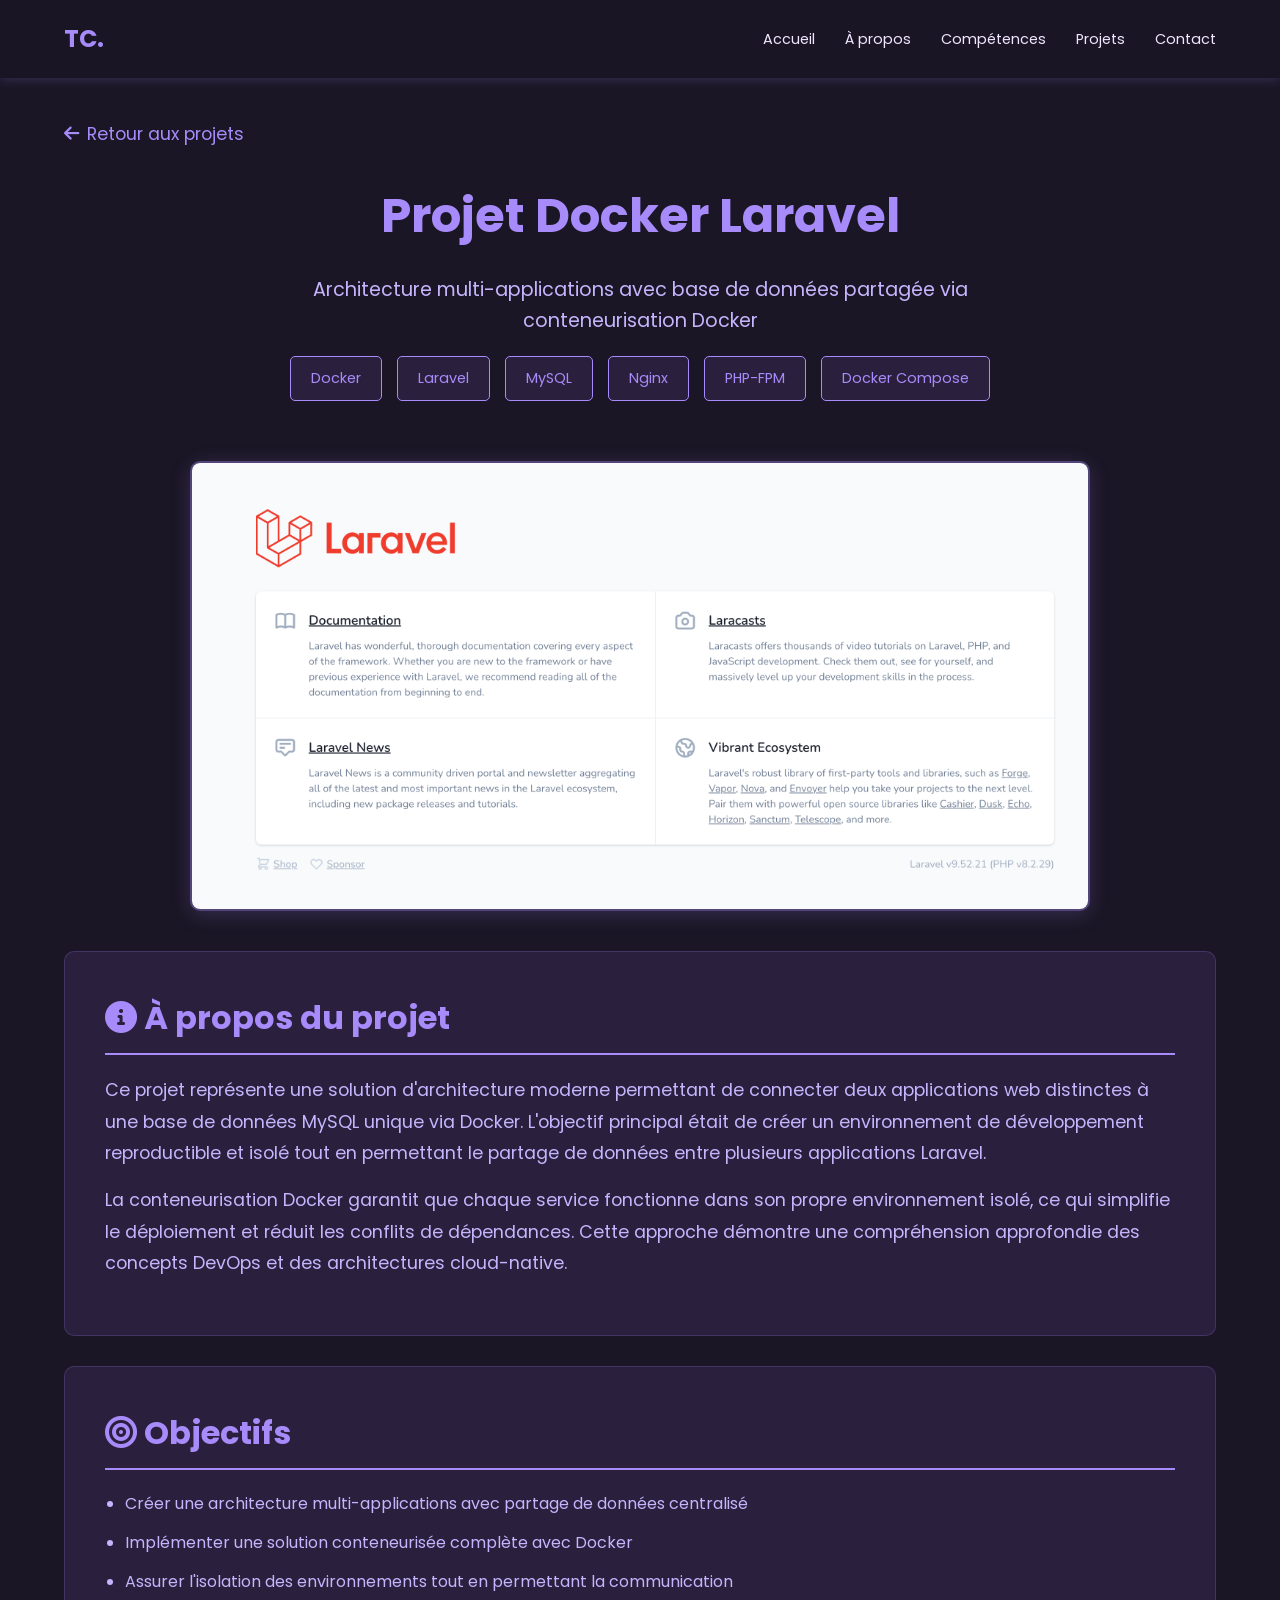
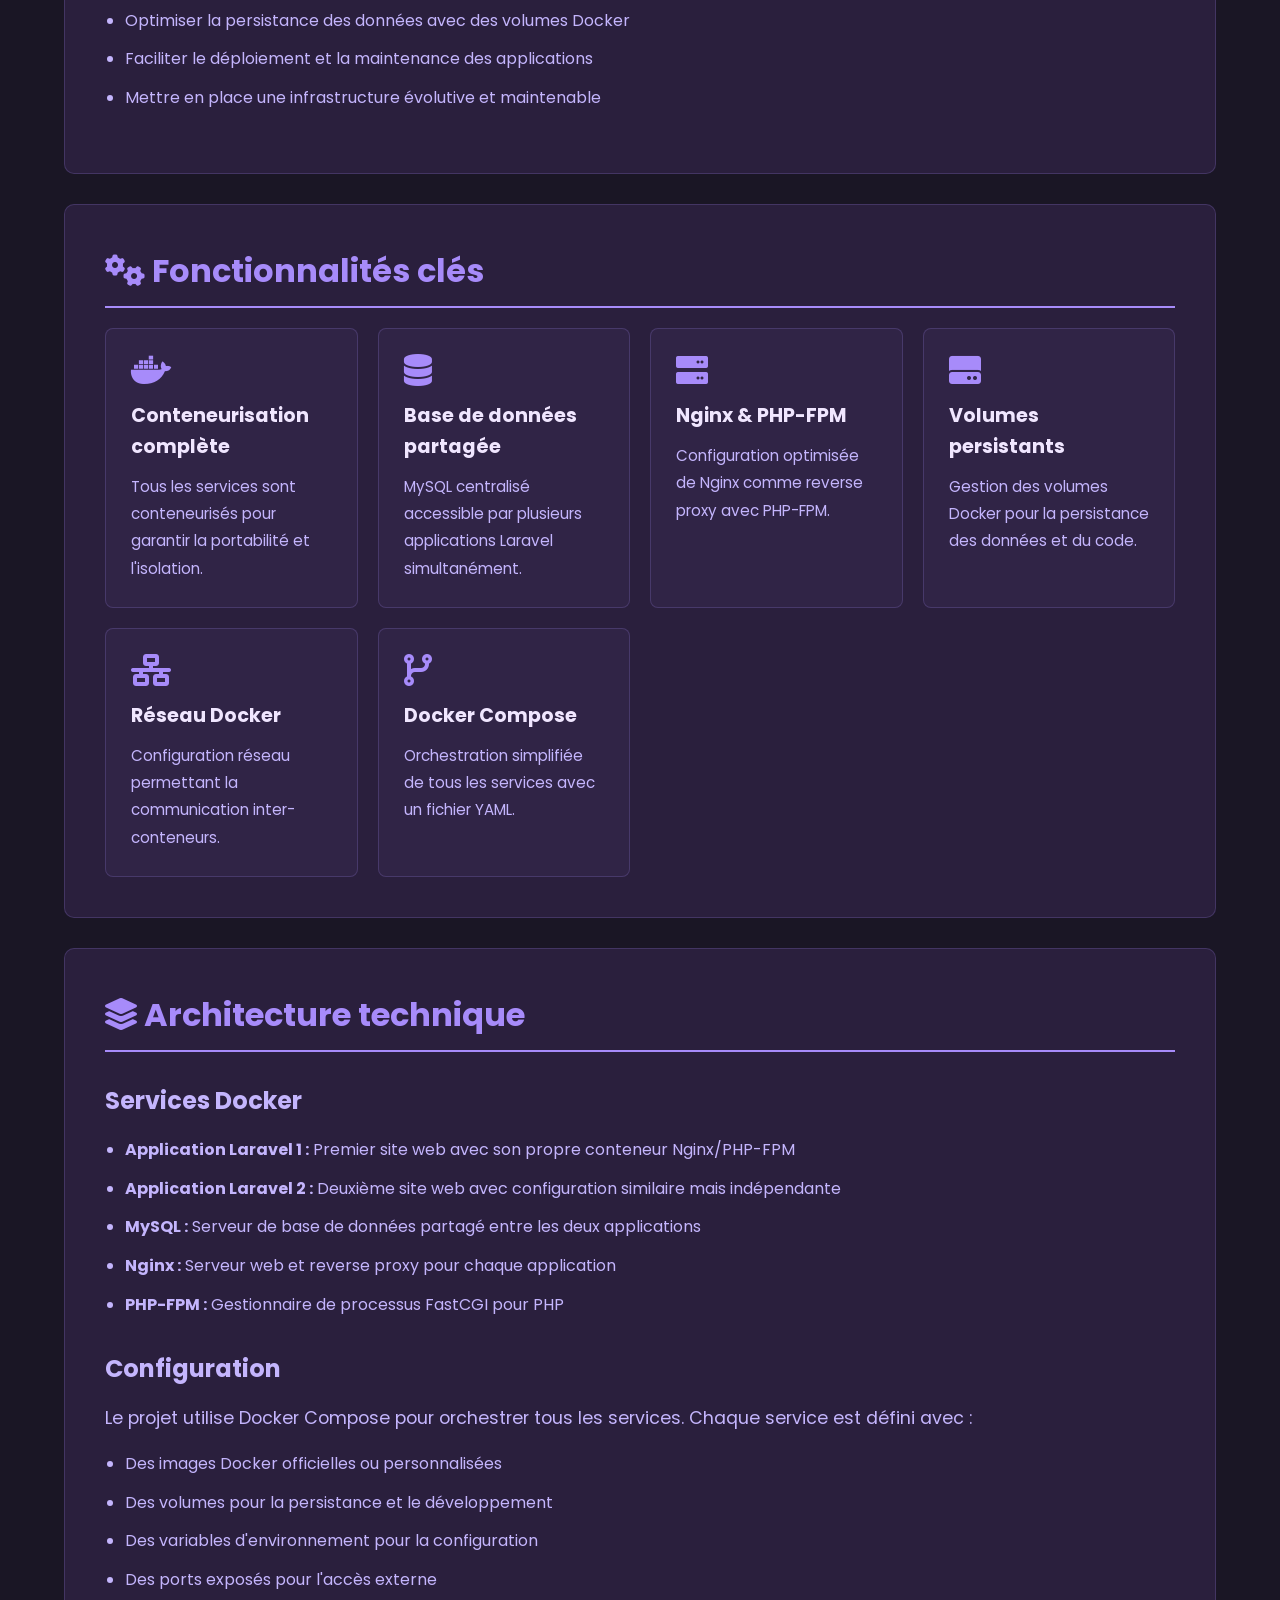
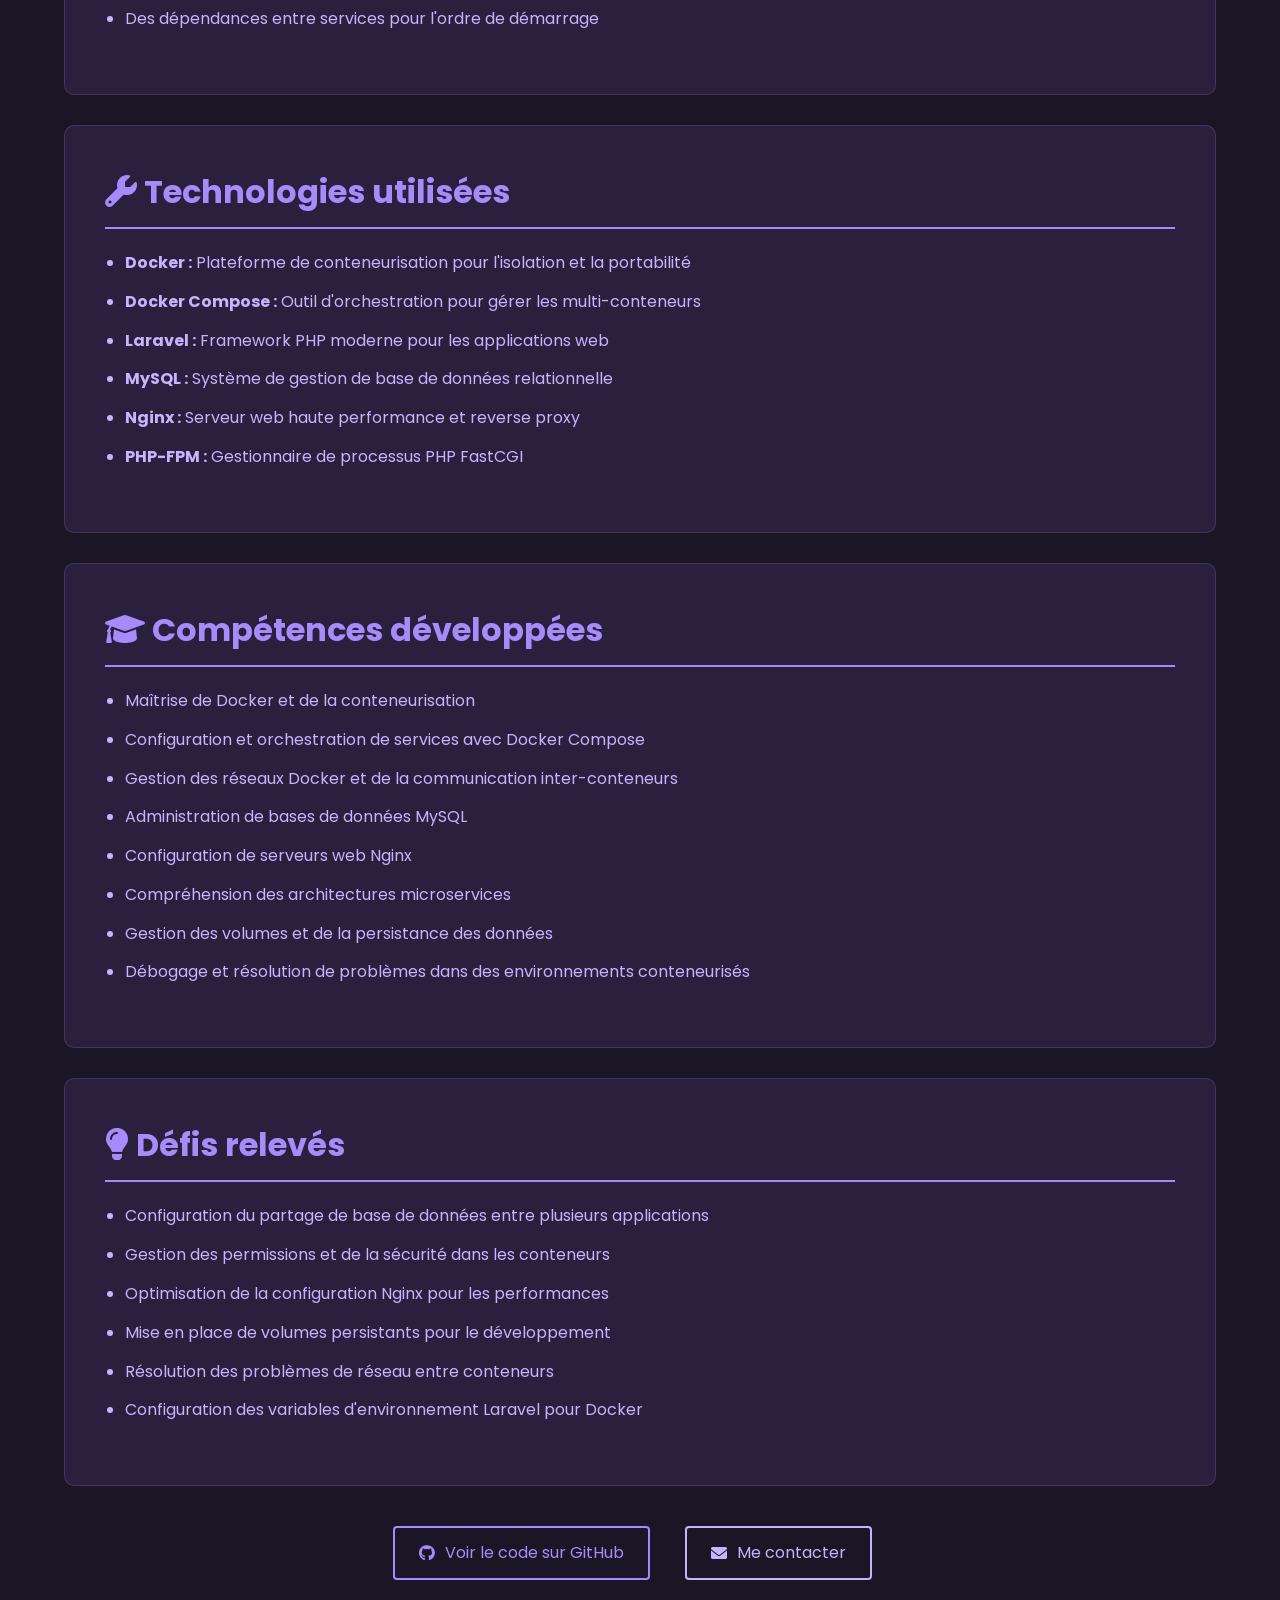
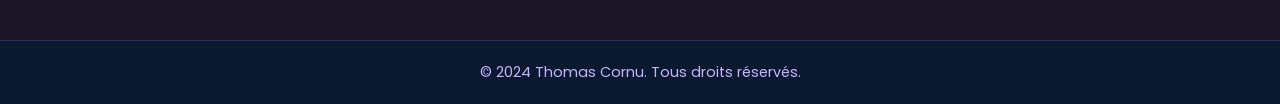
==== docker.html @ cfd2dcc8 "v2.2" ====
<!DOCTYPE html>
<html lang="fr">
<head>
    <meta charset="UTF-8">
    <meta name="viewport" content="width=device-width, initial-scale=1.0">
    <title>Projet Docker Laravel | Thomas Cornu</title>
    <link rel="stylesheet" href="style.css">
    <link href="https://fonts.googleapis.com/css2?family=Poppins:wght@300;400;600&display=swap" rel="stylesheet">
    <link rel="stylesheet" href="https://cdnjs.cloudflare.com/ajax/libs/font-awesome/6.0.0/css/all.min.css">
</head>
<body>

    <nav class="navbar">
        <div class="logo">TC.</div>
        <ul class="nav-links">
            <li><a href="index.html#home">Accueil</a></li>
            <li><a href="index.html#about">À propos</a></li>
            <li><a href="index.html#skills">Compétences</a></li>
            <li><a href="index.html#projects">Projets</a></li>
            <li><a href="index.html#contact">Contact</a></li>
        </ul>
        <div class="burger">
            <div class="line1"></div>
            <div class="line2"></div>
            <div class="line3"></div>
        </div>
    </nav>

    <section class="project-detail">
        <div class="project-content">
            <a href="index.html#projects" class="back-link">
                <i class="fas fa-arrow-left"></i>Retour aux projets
            </a>

            <div class="project-header">
                <h1>Projet Docker Laravel</h1>
                <p style="color: var(--text-grey); font-size: 1.2rem; max-width: 800px; margin: 20px auto;">
                    Architecture multi-applications avec base de données partagée via conteneurisation Docker
                </p>
                <div class="tech-tags">
                    <span>Docker</span>
                    <span>Laravel</span>
                    <span>MySQL</span>
                    <span>Nginx</span>
                    <span>PHP-FPM</span>
                    <span>Docker Compose</span>
                </div>
            </div>

            <div class="project-image">
                <img src="projet1.png" alt="Projet Docker Laravel">
            </div>

            <div class="project-section">
                <h2><i class="fas fa-info-circle"></i> À propos du projet</h2>
                <p>
                    Ce projet représente une solution d'architecture moderne permettant de connecter deux applications web distinctes à une base de données MySQL unique via Docker. L'objectif principal était de créer un environnement de développement reproductible et isolé tout en permettant le partage de données entre plusieurs applications Laravel.
                </p>
                <p>
                    La conteneurisation Docker garantit que chaque service fonctionne dans son propre environnement isolé, ce qui simplifie le déploiement et réduit les conflits de dépendances. Cette approche démontre une compréhension approfondie des concepts DevOps et des architectures cloud-native.
                </p>
            </div>

            <div class="project-section">
                <h2><i class="fas fa-bullseye"></i> Objectifs</h2>
                <ul>
                    <li>Créer une architecture multi-applications avec partage de données centralisé</li>
                    <li>Implémenter une solution conteneurisée complète avec Docker</li>
                    <li>Assurer l'isolation des environnements tout en permettant la communication</li>
                    <li>Optimiser la persistance des données avec des volumes Docker</li>
                    <li>Faciliter le déploiement et la maintenance des applications</li>
                    <li>Mettre en place une infrastructure évolutive et maintenable</li>
                </ul>
            </div>

            <div class="project-section">
                <h2><i class="fas fa-cogs"></i> Fonctionnalités clés</h2>
                <div class="features-grid">
                    <div class="feature-card">
                        <i class="fab fa-docker"></i>
                        <h4>Conteneurisation complète</h4>
                        <p>Tous les services sont conteneurisés pour garantir la portabilité et l'isolation.</p>
                    </div>
                    <div class="feature-card">
                        <i class="fas fa-database"></i>
                        <h4>Base de données partagée</h4>
                        <p>MySQL centralisé accessible par plusieurs applications Laravel simultanément.</p>
                    </div>
                    <div class="feature-card">
                        <i class="fas fa-server"></i>
                        <h4>Nginx & PHP-FPM</h4>
                        <p>Configuration optimisée de Nginx comme reverse proxy avec PHP-FPM.</p>
                    </div>
                    <div class="feature-card">
                        <i class="fas fa-hdd"></i>
                        <h4>Volumes persistants</h4>
                        <p>Gestion des volumes Docker pour la persistance des données et du code.</p>
                    </div>
                    <div class="feature-card">
                        <i class="fas fa-network-wired"></i>
                        <h4>Réseau Docker</h4>
                        <p>Configuration réseau permettant la communication inter-conteneurs.</p>
                    </div>
                    <div class="feature-card">
                        <i class="fas fa-code-branch"></i>
                        <h4>Docker Compose</h4>
                        <p>Orchestration simplifiée de tous les services avec un fichier YAML.</p>
                    </div>
                </div>
            </div>

            <div class="project-section">
                <h2><i class="fas fa-layer-group"></i> Architecture technique</h2>
                <h3>Services Docker</h3>
                <ul>
                    <li><strong>Application Laravel 1 :</strong> Premier site web avec son propre conteneur Nginx/PHP-FPM</li>
                    <li><strong>Application Laravel 2 :</strong> Deuxième site web avec configuration similaire mais indépendante</li>
                    <li><strong>MySQL :</strong> Serveur de base de données partagé entre les deux applications</li>
                    <li><strong>Nginx :</strong> Serveur web et reverse proxy pour chaque application</li>
                    <li><strong>PHP-FPM :</strong> Gestionnaire de processus FastCGI pour PHP</li>
                </ul>

                <h3>Configuration</h3>
                <p>Le projet utilise Docker Compose pour orchestrer tous les services. Chaque service est défini avec :</p>
                <ul>
                    <li>Des images Docker officielles ou personnalisées</li>
                    <li>Des volumes pour la persistance et le développement</li>
                    <li>Des variables d'environnement pour la configuration</li>
                    <li>Des ports exposés pour l'accès externe</li>
                    <li>Des dépendances entre services pour l'ordre de démarrage</li>
                </ul>
            </div>

            <div class="project-section">
                <h2><i class="fas fa-wrench"></i> Technologies utilisées</h2>
                <ul>
                    <li><strong>Docker :</strong> Plateforme de conteneurisation pour l'isolation et la portabilité</li>
                    <li><strong>Docker Compose :</strong> Outil d'orchestration pour gérer les multi-conteneurs</li>
                    <li><strong>Laravel :</strong> Framework PHP moderne pour les applications web</li>
                    <li><strong>MySQL :</strong> Système de gestion de base de données relationnelle</li>
                    <li><strong>Nginx :</strong> Serveur web haute performance et reverse proxy</li>
                    <li><strong>PHP-FPM :</strong> Gestionnaire de processus PHP FastCGI</li>
                </ul>
            </div>

            <div class="project-section">
                <h2><i class="fas fa-graduation-cap"></i> Compétences développées</h2>
                <ul>
                    <li>Maîtrise de Docker et de la conteneurisation</li>
                    <li>Configuration et orchestration de services avec Docker Compose</li>
                    <li>Gestion des réseaux Docker et de la communication inter-conteneurs</li>
                    <li>Administration de bases de données MySQL</li>
                    <li>Configuration de serveurs web Nginx</li>
                    <li>Compréhension des architectures microservices</li>
                    <li>Gestion des volumes et de la persistance des données</li>
                    <li>Débogage et résolution de problèmes dans des environnements conteneurisés</li>
                </ul>
            </div>

            <div class="project-section">
                <h2><i class="fas fa-lightbulb"></i> Défis relevés</h2>
                <ul>
                    <li>Configuration du partage de base de données entre plusieurs applications</li>
                    <li>Gestion des permissions et de la sécurité dans les conteneurs</li>
                    <li>Optimisation de la configuration Nginx pour les performances</li>
                    <li>Mise en place de volumes persistants pour le développement</li>
                    <li>Résolution des problèmes de réseau entre conteneurs</li>
                    <li>Configuration des variables d'environnement Laravel pour Docker</li>
                </ul>
            </div>

            <div class="project-links">
                <a href="https://github.com/melvinvallot/Docker-projet-thomas-melvin" class="btn" target="_blank">
                    <i class="fab fa-github"></i> Voir le code sur GitHub
                </a>
                <a href="index.html#contact" class="btn btn-outline">
                    <i class="fas fa-envelope"></i> Me contacter
                </a>
            </div>
        </div>
    </section>

    <footer>
        <div class="footer-content">
            <p>&copy; 2024 Thomas Cornu. <span>Tous droits réservés.</span></p>
        </div>
    </footer>

    <script src="script.js"></script>
</body>
</html>
---- style.css ----
/* Reset et Base */
* {
    margin: 0;
    padding: 0;
    box-sizing: border-box;
}

body {
    font-family: 'Poppins', sans-serif;
    background-color: #1a1625; /* Fond violet très foncé */
    color: #f0e6ff; /* Texte clair lavande */
    line-height: 1.6;
}

/* Variables de couleurs */
:root {
    --primary-color: #a78bfa; /* Violet clair */
    --bg-light: #2a1f3d;
    --text-grey: #c4b5fd;
}

a {
    text-decoration: none;
    color: inherit;
}

ul {
    list-style: none;
}

/* Navigation */
.navbar {
    display: flex;
    justify-content: space-between;
    align-items: center;
    padding: 20px 5%;
    background-color: rgba(26, 22, 37, 0.95);
    position: fixed;
    width: 100%;
    top: 0;
    z-index: 1000;
    box-shadow: 0 2px 10px rgba(167, 139, 250, 0.2);
}

.logo {
    font-size: 1.5rem;
    font-weight: 700;
    color: var(--primary-color);
}

.nav-links {
    display: flex;
}

.nav-links li {
    margin-left: 30px;
}

.nav-links a {
    font-size: 0.9rem;
    transition: color 0.3s;
}

.nav-links a:hover {
    color: var(--primary-color);
}

/* Burger Menu (Mobile) */
.burger {
    display: none;
    cursor: pointer;
}
.burger div {
    width: 25px;
    height: 3px;
    background-color: var(--primary-color);
    margin: 5px;
    transition: all 0.3s ease;
}

/* Footer */
footer {
    background-color: var(--bg-light);
    padding: 40px 5%;
    text-align: center;
    border-top: 1px solid rgba(167, 139, 250, 0.2);
}

.footer-content {
    display: flex;
    justify-content: center;
    align-items: center;
    gap: 30px;
    flex-wrap: wrap;
}

footer p {
    color: var(--text-grey);
    margin: 0;
}

/* Bouton de langue */
.lang-toggle {
    background: transparent;
    border: 2px solid var(--primary-color);
    color: var(--primary-color);
    padding: 8px 15px;
    border-radius: 5px;
    cursor: pointer;
    font-size: 1.2rem;
    transition: all 0.3s ease;
    position: relative;
}

.lang-toggle:hover {
    background: rgba(167, 139, 250, 0.1);
    transform: scale(1.05);
}

.lang-icon {
    display: inline-block;
}

/* Menu déroulant de langues */
.lang-dropdown {
    position: absolute;
    top: 100%;
    right: 0;
    background: #2a1f3d;
    border: 2px solid var(--primary-color);
    border-radius: 5px;
    margin-top: 10px;
    display: none;
    flex-direction: column;
    gap: 0;
    min-width: 150px;
    z-index: 1001;
    box-shadow: 0 4px 15px rgba(167, 139, 250, 0.2);
}

.lang-dropdown.active {
    display: flex;
}

.lang-option {
    background: transparent;
    border: none;
    color: var(--primary-color);
    padding: 12px 15px;
    cursor: pointer;
    transition: all 0.3s ease;
    text-align: left;
    font-family: 'Poppins', sans-serif;
    font-size: 0.95rem;
}

.lang-option:hover {
    background: rgba(167, 139, 250, 0.2);
    padding-left: 20px;
}

.lang-option:first-child {
    border-radius: 3px 3px 0 0;
}

.lang-option:last-child {
    border-radius: 0 0 3px 3px;
}

/* Hero Section */
.hero {
    height: 100vh;
    display: flex;
    align-items: center;
    justify-content: center;
    padding: 0 5%;
}

.hero-content {
    max-width: 800px;
}

.hero h1 {
    font-size: 3.5rem;
    line-height: 1.1;
    margin-bottom: 10px;
}

.highlight {
    color: var(--primary-color);
    text-shadow: 0 0 20px rgba(167, 139, 250, 0.5);
}

.hero h2 {
    font-size: 2.5rem;
    color: var(--text-grey);
    margin-bottom: 20px;
}

.hero p {
    color: var(--text-grey);
    max-width: 500px;
    margin-bottom: 30px;
    font-size: 1.1rem;
}

/* Boutons */
.btn {
    display: inline-block;
    padding: 12px 24px;
    border: 2px solid var(--primary-color);
    color: var(--primary-color);
    border-radius: 4px;
    transition: all 0.3s ease;
    cursor: pointer;
    background: transparent;
    font-size: 1rem;
    margin-right: 15px;
}

.btn:hover {
    background: rgba(100, 255, 218, 0.1);
    transform: translateY(-2px);
}

.btn-outline {
    border-color: var(--text-grey);
    color: var(--text-grey);
}
.btn-outline:hover {
    border-color: #e6f1ff;
    color: #e6f1ff;
    background: transparent;
}

/* Bouton retour en haut */
.scroll-to-top {
    position: fixed;
    bottom: 30px;
    right: 30px;
    width: 50px;
    height: 50px;
    background: var(--primary-color);
    color: #1a1625;
    border: none;
    border-radius: 50%;
    cursor: pointer;
    display: flex;
    align-items: center;
    justify-content: center;
    font-size: 1.2rem;
    opacity: 0;
    visibility: hidden;
    transition: all 0.3s ease;
    z-index: 999;
    box-shadow: 0 4px 15px rgba(167, 139, 250, 0.4);
}

.scroll-to-top.visible {
    opacity: 1;
    visibility: visible;
}

.scroll-to-top:hover {
    transform: translateY(-5px);
    box-shadow: 0 6px 20px rgba(167, 139, 250, 0.6);
}

/* Indicateur de progression */
.scroll-progress {
    position: fixed;
    top: 0;
    left: 0;
    width: 0%;
    height: 4px;
    background: linear-gradient(90deg, var(--primary-color), #c4b5fd);
    z-index: 9999;
    transition: width 0.1s ease;
    box-shadow: 0 0 10px rgba(167, 139, 250, 0.5);
}

/* Sections Globales */
.section {
    padding: 100px 5%;
}

/* Statistiques */
.stats-grid {
    display: grid;
    grid-template-columns: repeat(auto-fit, minmax(120px, 1fr));
    gap: 30px;
    margin-top: 40px;
}

.stat-item {
    text-align: center;
    padding: 20px;
    background: var(--bg-light);
    border-radius: 8px;
    transition: transform 0.3s ease;
}

.stat-item:hover {
    transform: translateY(-5px);
}

.stat-number {
    display: block;
    font-size: 2.5rem;
    font-weight: 700;
    color: var(--primary-color);
    margin-bottom: 5px;
}

.stat-label {
    display: block;
    color: var(--text-grey);
    font-size: 0.9rem;
}

.section-title {
    font-size: 2rem;
    margin-bottom: 50px;
    text-align: center;
    position: relative;
}

.section-title::after {
    content: '';
    display: block;
    width: 60px;
    height: 4px;
    background: var(--primary-color);
    margin: 10px auto 0;
}

.bg-dark {
    background-color: var(--bg-light);
}

.container {
    max-width: 1100px;
    margin: 0 auto;
}

/* About Text */
.about-text p {
    margin-bottom: 15px;
    color: var(--text-grey);
    font-size: 1.1rem;
    text-align: center;
    max-width: 700px;
    margin-left: auto;
    margin-right: auto;
}

/* Compétences Grid */
.skills-grid {
    display: grid;
    grid-template-columns: repeat(auto-fit, minmax(150px, 1fr));
    gap: 30px;
    text-align: center;
}

.skill-card {
    background: #2a1f3d;
    padding: 20px;
    border-radius: 8px;
    transition: transform 0.3s;
    box-shadow: 0 5px 15px rgba(167, 139, 250, 0.1);
    border: 1px solid rgba(167, 139, 250, 0.2);
}

.skill-card:hover {
    transform: translateY(-5px);
}

.skill-card i {
    font-size: 3rem;
    color: var(--primary-color);
    margin-bottom: 15px;
}

/* Projets Grid */
.projects-grid {
    display: grid;
    grid-template-columns: repeat(auto-fit, minmax(300px, 1fr));
    gap: 30px;
}

.project-card {
    background-color: var(--bg-light);
    border-radius: 10px;
    overflow: hidden;
    transition: transform 0.3s;
    border: 2px solid rgba(167, 139, 250, 0.4);
    box-shadow: 0 4px 15px rgba(167, 139, 250, 0.1);
}

.project-card:hover {
    transform: translateY(-5px);
}

.project-img {
    height: 200px;
    background-color: #3d2f52;
    display: flex;
    align-items: center;
    justify-content: center;
    overflow: hidden;
}

.project-img img {
    width: 100%;
    height: 100%;
    object-fit: cover;
}

.placeholder-img {
    color: var(--text-grey);
    font-weight: bold;
}

.project-info {
    padding: 25px;
}

.project-info h3 {
    margin-bottom: 10px;
    color: #e6f1ff;
}

.project-info p {
    color: var(--text-grey);
    font-size: 0.9rem;
    margin-bottom: 20px;
}

.tech-stack {
    margin-bottom: 20px;
}

.tech-stack span {
    font-size: 0.8rem;
    color: var(--primary-color);
    margin-right: 15px;
}

.project-link {
    color: #e6f1ff;
    font-weight: 600;
}
.project-link:hover {
    color: var(--primary-color);
}

/* Contact Form */
.contact-form {
    max-width: 600px;
    margin: 30px auto;
    display: flex;
    flex-direction: column;
    gap: 15px;
}

.contact-form input,
.contact-form textarea {
    padding: 15px;
    border-radius: 5px;
    border: 1px solid #233554;
    background: #0a192f;
    color: #e6f1ff;
    font-family: inherit;
}

.contact-form input:focus,
.contact-form textarea:focus {
    outline: none;
    border-color: var(--primary-color);
}

.social-links {
    text-align: center;
    margin-top: 40px;
}

.social-links a {
    font-size: 1.5rem;
    margin: 0 15px;
    color: var(--text-grey);
    transition: color 0.3s;
}

.social-links a:hover {
    color: var(--primary-color);
}

footer {
    text-align: center;
    padding: 20px;
    background: #0a192f;
    color: var(--text-grey);
    font-size: 0.9rem;
}

/* Responsive Tablette/Mobile */
@media screen and (max-width: 768px) {
    .nav-links {
        position: absolute;
        right: 0px;
        height: 92vh;
        top: 8vh;
        background-color: var(--bg-light);
        display: flex;
        flex-direction: column;
        align-items: center;
        width: 50%;
        transform: translateX(100%);
        transition: transform 0.5s ease-in;
    }

    .nav-links li {
        opacity: 0;
        margin: 30px 0;
    }

    .burger {
        display: block;
    }

    .nav-active {
        transform: translateX(0%);
    }

    @keyframes navLinkFade {
        from { opacity: 0; transform: translateX(50px); }
        to { opacity: 1; transform: translateX(0px); }
    }

    .hero h1 { font-size: 2.5rem; }
    .hero h2 { font-size: 1.8rem; }
}

/* ===== STYLES PAGE PROJET ===== */
.project-detail {
    min-height: 100vh;
    padding: 120px 5% 60px;
}

.project-header {
    text-align: center;
    margin-bottom: 60px;
}

.project-header h1 {
    font-size: 3rem;
    color: var(--primary-color);
    margin-bottom: 20px;
}

.project-header .tech-tags {
    display: flex;
    justify-content: center;
    gap: 15px;
    flex-wrap: wrap;
    margin-top: 20px;
}

.tech-tags span {
    background: var(--bg-light);
    padding: 10px 20px;
    border-radius: 5px;
    color: var(--primary-color);
    border: 1px solid var(--primary-color);
    font-size: 0.9rem;
}

.project-content {
    max-width: 1200px;
    margin: 0 auto;
}

.project-image {
    width: 100%;
    max-width: 900px;
    margin: 0 auto 40px;
    border-radius: 10px;
    overflow: hidden;
    border: 2px solid rgba(167, 139, 250, 0.4);
    box-shadow: 0 4px 20px rgba(167, 139, 250, 0.2);
}

.project-image img {
    width: 100%;
    height: auto;
    display: block;
}

.project-section {
    background: var(--bg-light);
    padding: 40px;
    border-radius: 10px;
    margin-bottom: 30px;
    border: 1px solid rgba(167, 139, 250, 0.2);
}

.project-section h2 {
    color: var(--primary-color);
    font-size: 2rem;
    margin-bottom: 20px;
    border-bottom: 2px solid var(--primary-color);
    padding-bottom: 10px;
}

.project-section h3 {
    color: var(--text-grey);
    font-size: 1.5rem;
    margin-top: 30px;
    margin-bottom: 15px;
}

.project-section p {
    color: var(--text-grey);
    line-height: 1.8;
    margin-bottom: 15px;
    font-size: 1.1rem;
}

.project-section ul {
    color: var(--text-grey);
    line-height: 1.8;
    margin-left: 20px;
    margin-bottom: 20px;
}

.project-section li {
    margin-bottom: 10px;
    list-style: disc;
}

.features-grid {
    display: grid;
    grid-template-columns: repeat(auto-fit, minmax(250px, 1fr));
    gap: 20px;
    margin-top: 20px;
}

.feature-card {
    background: rgba(167, 139, 250, 0.05);
    padding: 25px;
    border-radius: 8px;
    border: 1px solid rgba(167, 139, 250, 0.2);
    transition: transform 0.3s ease;
}

.feature-card:hover {
    transform: translateY(-5px);
    border-color: var(--primary-color);
}

.feature-card i {
    font-size: 2rem;
    color: var(--primary-color);
    margin-bottom: 15px;
    display: block;
}

.feature-card h4 {
    color: #f0e6ff;
    margin-bottom: 10px;
    font-size: 1.2rem;
}

.feature-card p {
    color: var(--text-grey);
    font-size: 0.95rem;
    margin: 0;
}

.project-links {
    display: flex;
    gap: 20px;
    justify-content: center;
    margin-top: 40px;
    flex-wrap: wrap;
}

.project-links .btn {
    display: inline-flex;
    align-items: center;
    gap: 10px;
}

.back-link {
    display: inline-block;
    margin-bottom: 30px;
    color: var(--primary-color);
    text-decoration: none;
    font-size: 1.1rem;
    transition: all 0.3s ease;
}

.back-link:hover {
    transform: translateX(-5px);
}

.back-link i {
    margin-right: 8px;
}

/* Responsive page projet */
@media (max-width: 768px) {
    .project-header h1 {
        font-size: 2rem;
    }

    .project-section {
        padding: 25px;
    }

    .project-section h2 {
        font-size: 1.5rem;
    }
}
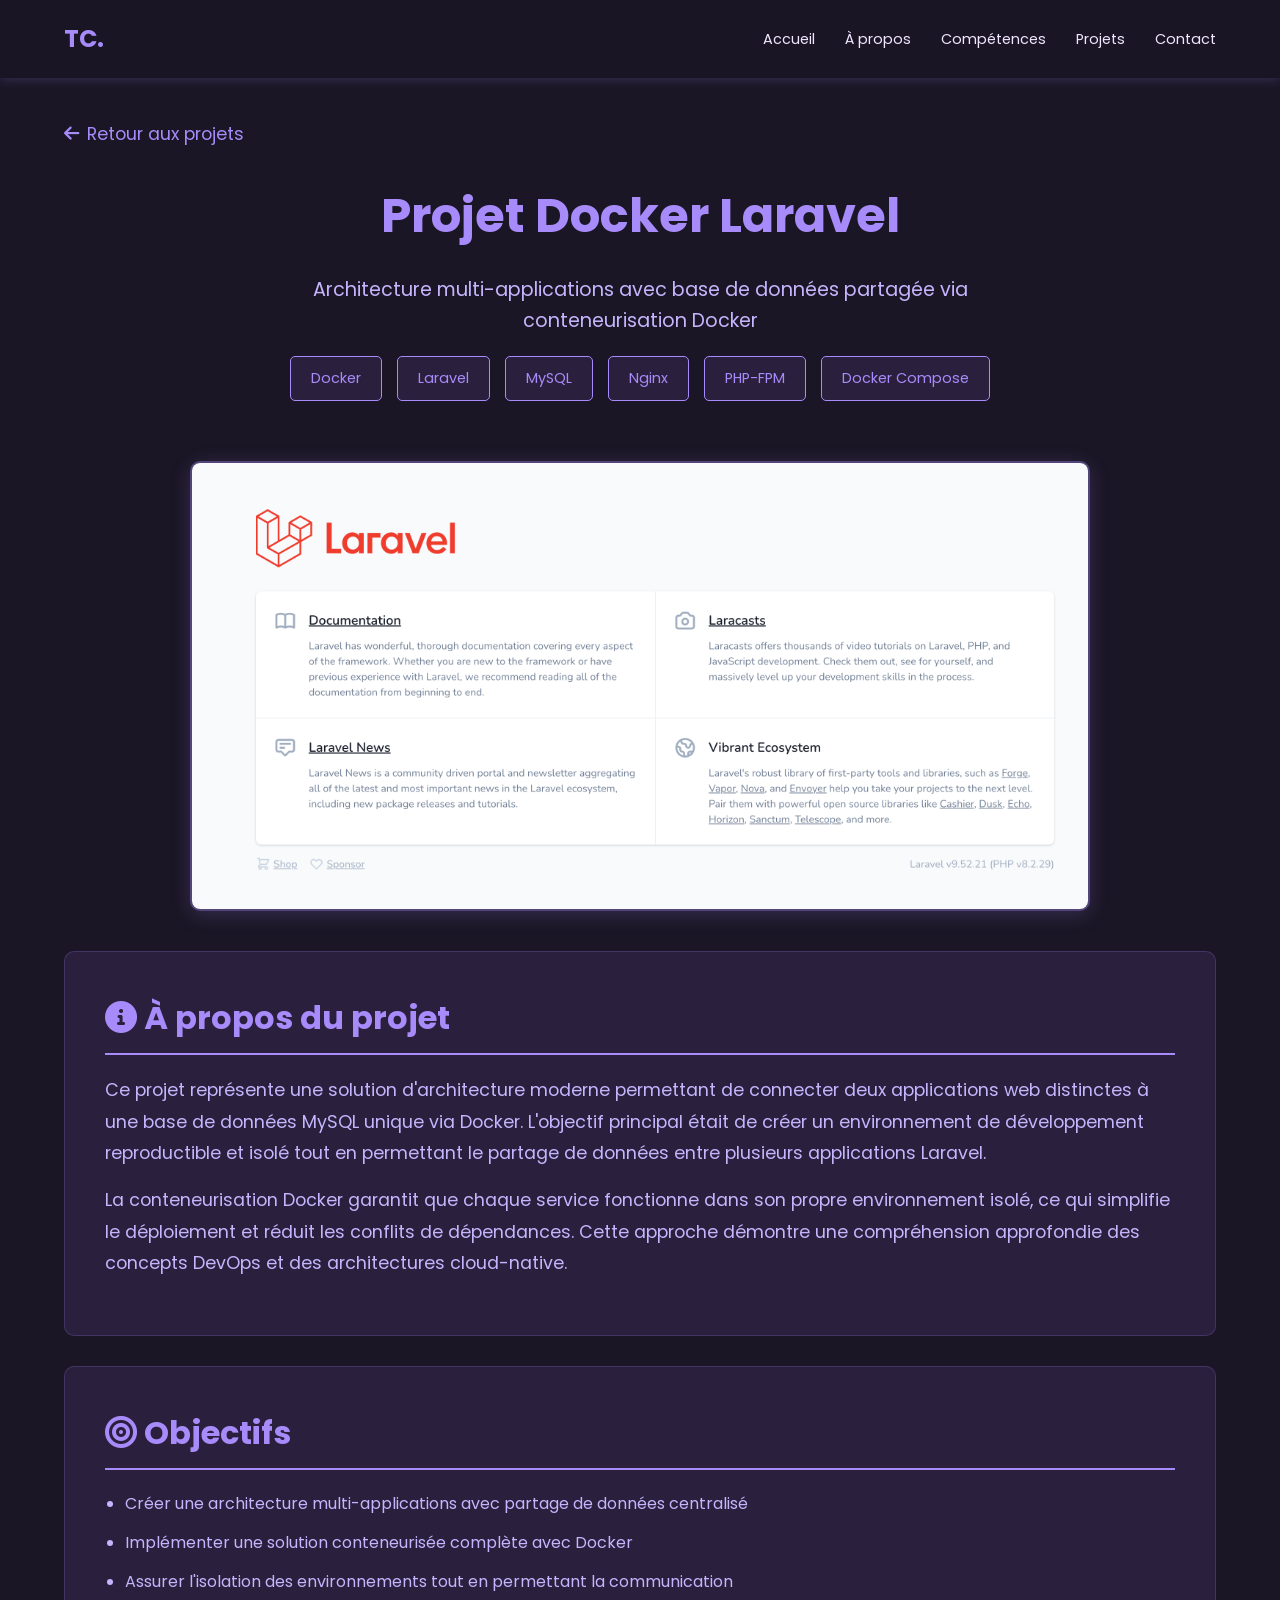
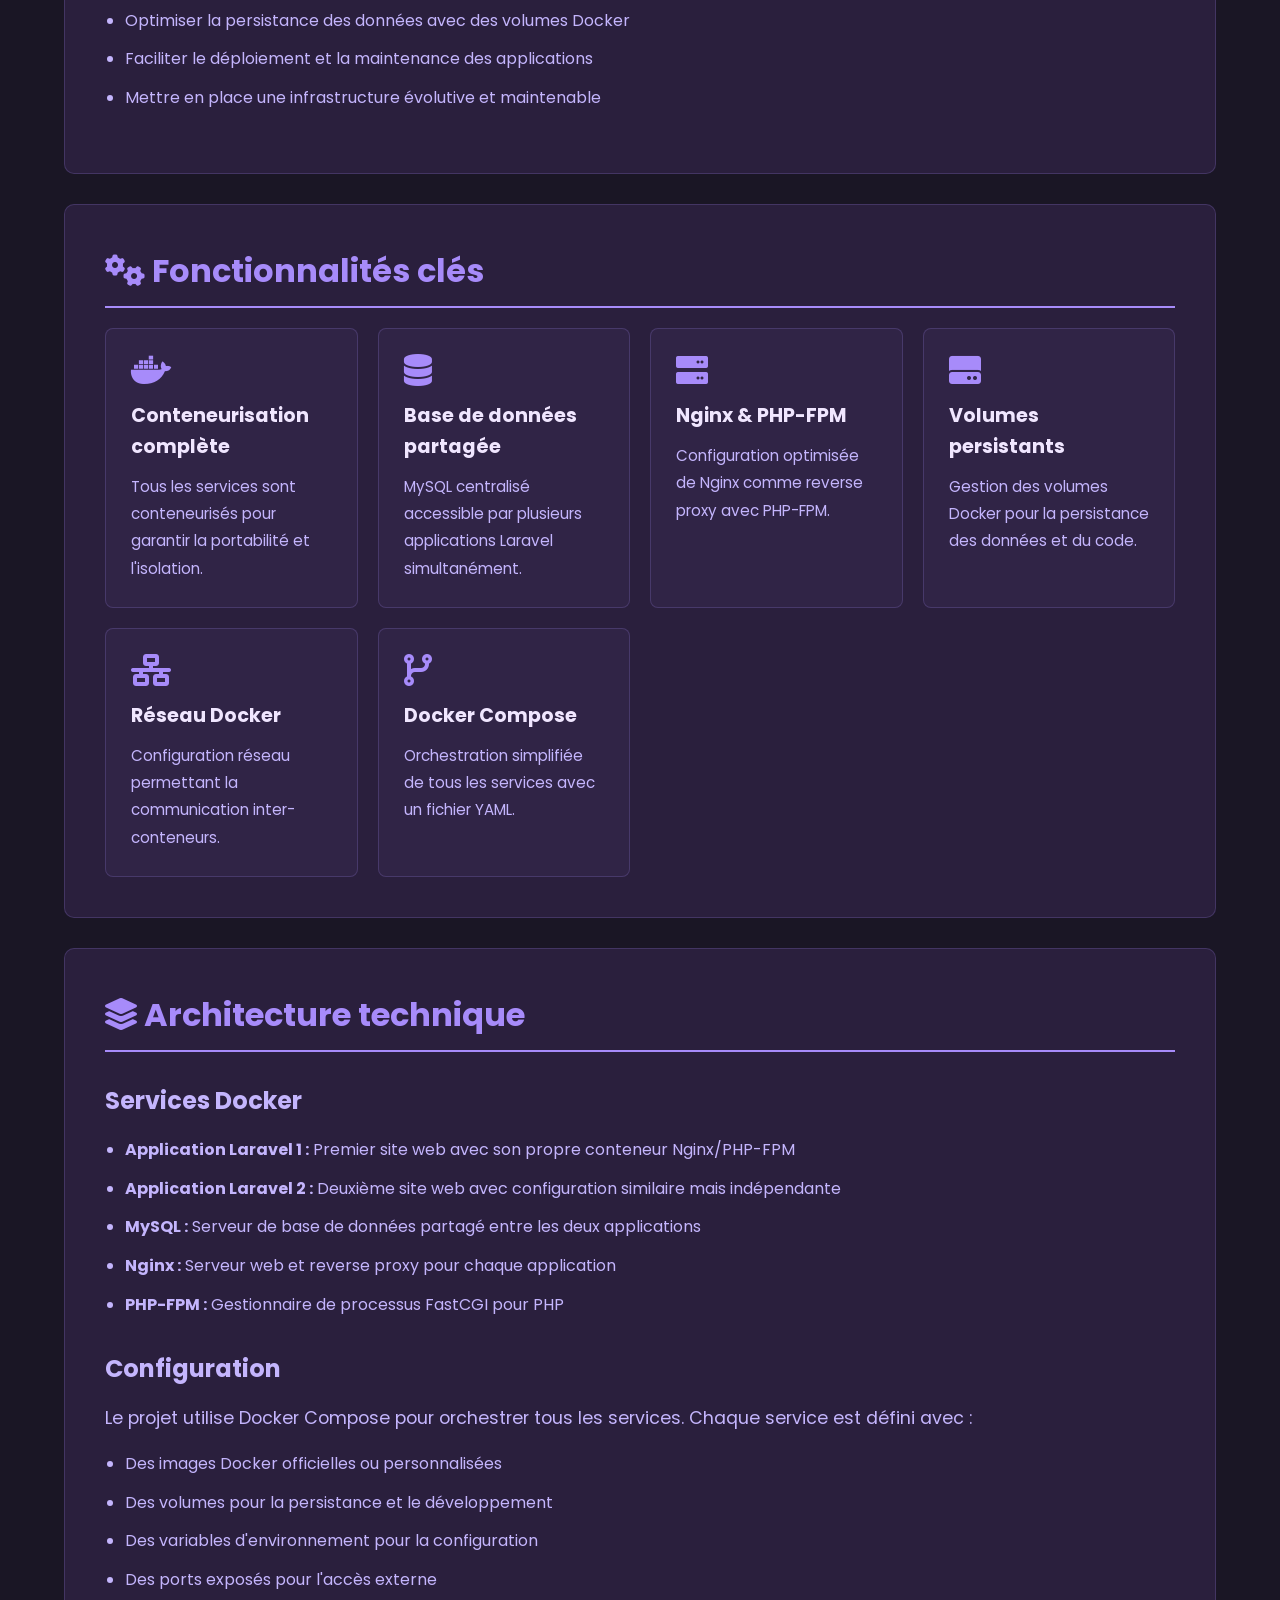
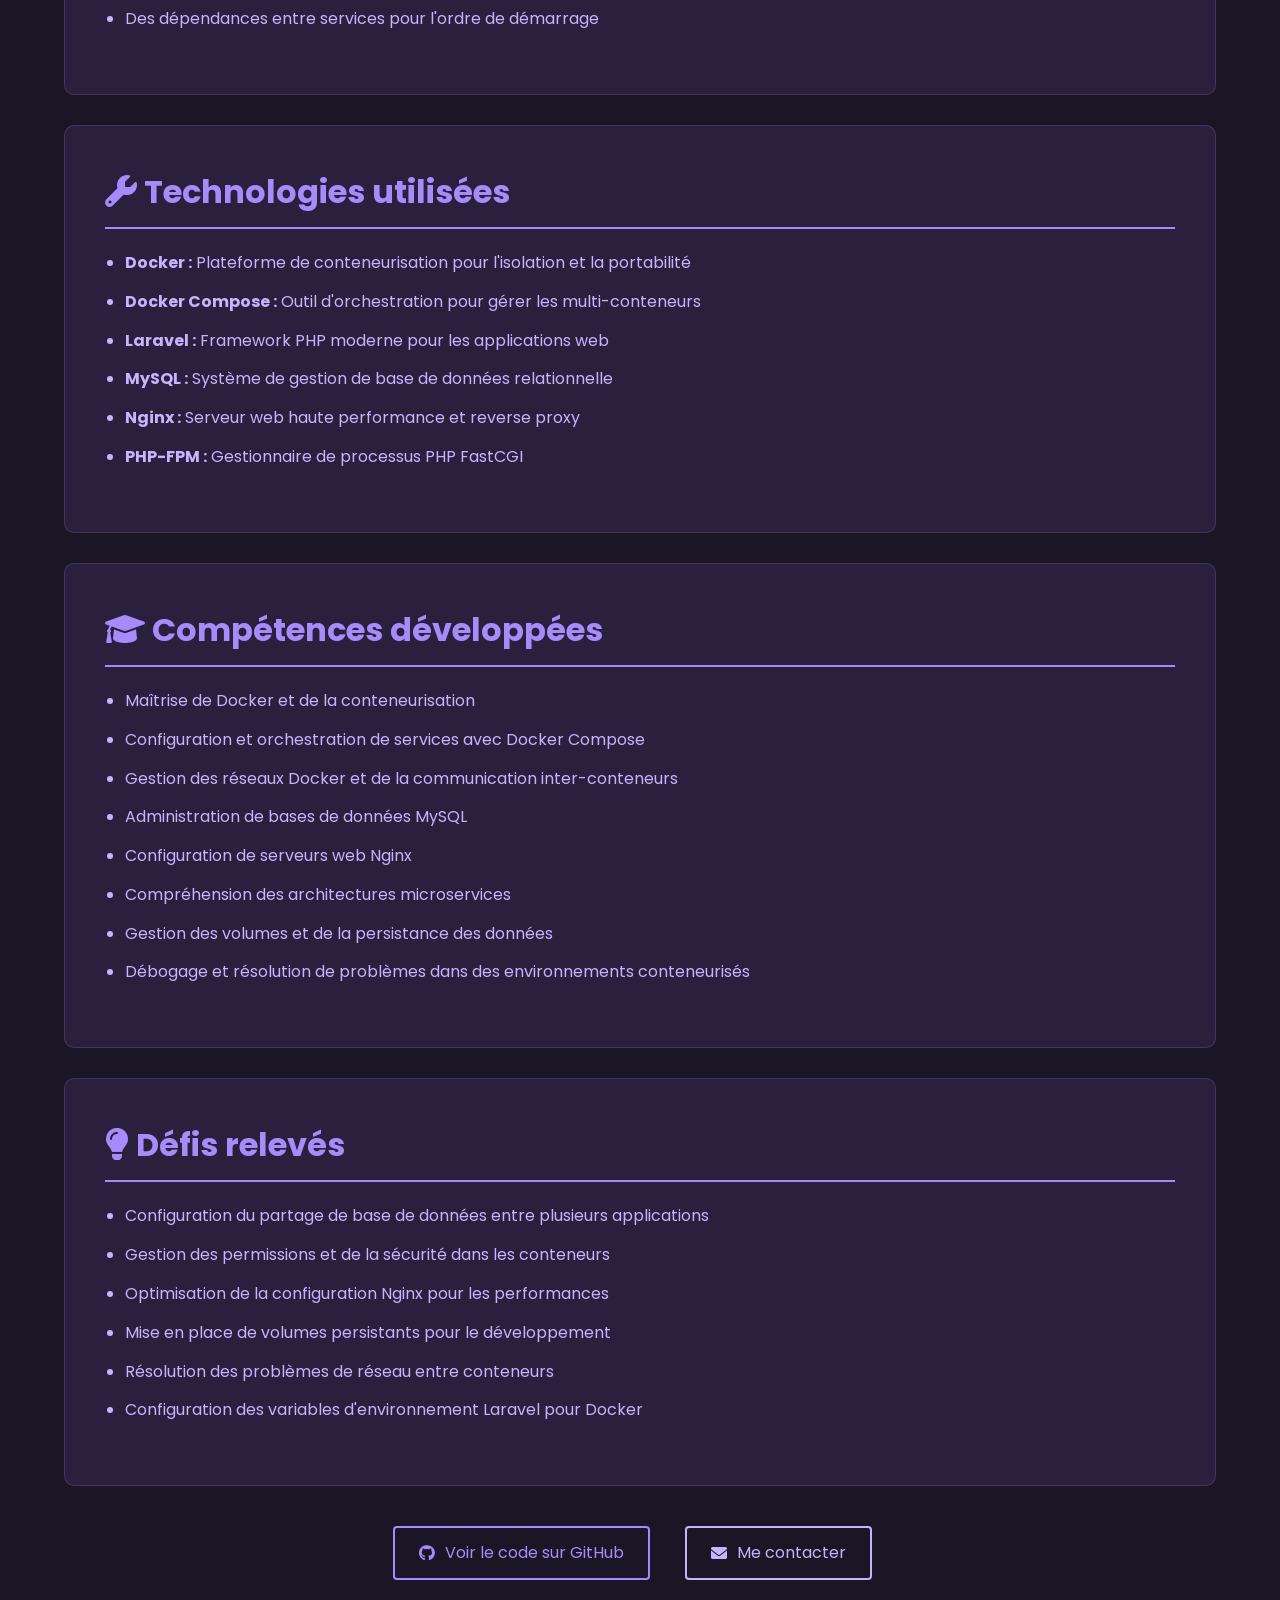
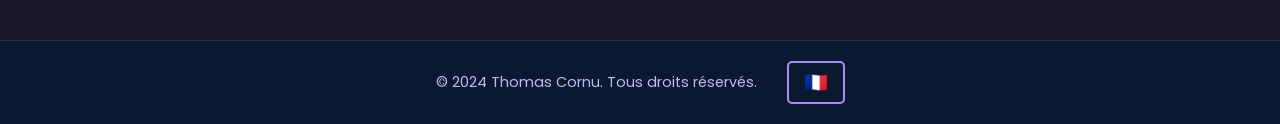
==== commit 0cf5271a: "mise a jour de la traduction" ====
--- a/docker.html
+++ b/docker.html
@@ -13,11 +13,11 @@
     <nav class="navbar">
         <div class="logo">TC.</div>
         <ul class="nav-links">
-            <li><a href="index.html#home">Accueil</a></li>
-            <li><a href="index.html#about">À propos</a></li>
-            <li><a href="index.html#skills">Compétences</a></li>
-            <li><a href="index.html#projects">Projets</a></li>
-            <li><a href="index.html#contact">Contact</a></li>
+            <li><a href="index.html#home" data-translate="nav_home">Accueil</a></li>
+            <li><a href="index.html#about" data-translate="nav_about">À propos</a></li>
+            <li><a href="index.html#skills" data-translate="nav_skills">Compétences</a></li>
+            <li><a href="index.html#projects" data-translate="nav_projects">Projets</a></li>
+            <li><a href="index.html#contact" data-translate="nav_contact">Contact</a></li>
         </ul>
         <div class="burger">
             <div class="line1"></div>
@@ -29,12 +29,12 @@
     <section class="project-detail">
         <div class="project-content">
             <a href="index.html#projects" class="back-link">
-                <i class="fas fa-arrow-left"></i>Retour aux projets
+                <i class="fas fa-arrow-left"></i><span data-translate="back_to_projects">Retour aux projets</span>
             </a>
 
             <div class="project-header">
-                <h1>Projet Docker Laravel</h1>
-                <p style="color: var(--text-grey); font-size: 1.2rem; max-width: 800px; margin: 20px auto;">
+                <h1 data-translate="docker_title">Projet Docker Laravel</h1>
+                <p style="color: var(--text-grey); font-size: 1.2rem; max-width: 800px; margin: 20px auto;" data-translate="docker_subtitle">
                     Architecture multi-applications avec base de données partagée via conteneurisation Docker
                 </p>
                 <div class="tech-tags">
@@ -47,134 +47,134 @@
                 </div>
             </div>
 
-            <div class="project-image">
-                <img src="projet1.png" alt="Projet Docker Laravel">
+                        <div class="project-image">
+                            <img src="images/projet1.png" alt="Projet Docker Laravel">
             </div>
 
             <div class="project-section">
-                <h2><i class="fas fa-info-circle"></i> À propos du projet</h2>
-                <p>
+                <h2><i class="fas fa-info-circle"></i> <span data-translate="docker_about_title">À propos du projet</span></h2>
+                <p data-translate="docker_about_p1">
                     Ce projet représente une solution d'architecture moderne permettant de connecter deux applications web distinctes à une base de données MySQL unique via Docker. L'objectif principal était de créer un environnement de développement reproductible et isolé tout en permettant le partage de données entre plusieurs applications Laravel.
                 </p>
-                <p>
+                <p data-translate="docker_about_p2">
                     La conteneurisation Docker garantit que chaque service fonctionne dans son propre environnement isolé, ce qui simplifie le déploiement et réduit les conflits de dépendances. Cette approche démontre une compréhension approfondie des concepts DevOps et des architectures cloud-native.
                 </p>
             </div>
 
             <div class="project-section">
-                <h2><i class="fas fa-bullseye"></i> Objectifs</h2>
+                <h2><i class="fas fa-bullseye"></i> <span data-translate="docker_objectives_title">Objectifs</span></h2>
                 <ul>
-                    <li>Créer une architecture multi-applications avec partage de données centralisé</li>
-                    <li>Implémenter une solution conteneurisée complète avec Docker</li>
-                    <li>Assurer l'isolation des environnements tout en permettant la communication</li>
-                    <li>Optimiser la persistance des données avec des volumes Docker</li>
-                    <li>Faciliter le déploiement et la maintenance des applications</li>
-                    <li>Mettre en place une infrastructure évolutive et maintenable</li>
+                    <li data-translate="docker_obj_1">Créer une architecture multi-applications avec partage de données centralisé</li>
+                    <li data-translate="docker_obj_2">Implémenter une solution conteneurisée complète avec Docker</li>
+                    <li data-translate="docker_obj_3">Assurer l'isolation des environnements tout en permettant la communication</li>
+                    <li data-translate="docker_obj_4">Optimiser la persistance des données avec des volumes Docker</li>
+                    <li data-translate="docker_obj_5">Faciliter le déploiement et la maintenance des applications</li>
+                    <li data-translate="docker_obj_6">Mettre en place une infrastructure évolutive et maintenable</li>
                 </ul>
             </div>
 
             <div class="project-section">
-                <h2><i class="fas fa-cogs"></i> Fonctionnalités clés</h2>
+                <h2><i class="fas fa-cogs"></i> <span data-translate="docker_features_title">Fonctionnalités clés</span></h2>
                 <div class="features-grid">
                     <div class="feature-card">
                         <i class="fab fa-docker"></i>
-                        <h4>Conteneurisation complète</h4>
-                        <p>Tous les services sont conteneurisés pour garantir la portabilité et l'isolation.</p>
+                        <h4 data-translate="docker_feat1_title">Conteneurisation complète</h4>
+                        <p data-translate="docker_feat1_desc">Tous les services sont conteneurisés pour garantir la portabilité et l'isolation.</p>
                     </div>
                     <div class="feature-card">
                         <i class="fas fa-database"></i>
-                        <h4>Base de données partagée</h4>
-                        <p>MySQL centralisé accessible par plusieurs applications Laravel simultanément.</p>
+                        <h4 data-translate="docker_feat2_title">Base de données partagée</h4>
+                        <p data-translate="docker_feat2_desc">MySQL centralisé accessible par plusieurs applications Laravel simultanément.</p>
                     </div>
                     <div class="feature-card">
                         <i class="fas fa-server"></i>
-                        <h4>Nginx & PHP-FPM</h4>
-                        <p>Configuration optimisée de Nginx comme reverse proxy avec PHP-FPM.</p>
+                        <h4 data-translate="docker_feat3_title">Nginx & PHP-FPM</h4>
+                        <p data-translate="docker_feat3_desc">Configuration optimisée de Nginx comme reverse proxy avec PHP-FPM.</p>
                     </div>
                     <div class="feature-card">
                         <i class="fas fa-hdd"></i>
-                        <h4>Volumes persistants</h4>
-                        <p>Gestion des volumes Docker pour la persistance des données et du code.</p>
+                        <h4 data-translate="docker_feat4_title">Volumes persistants</h4>
+                        <p data-translate="docker_feat4_desc">Gestion des volumes Docker pour la persistance des données et du code.</p>
                     </div>
                     <div class="feature-card">
                         <i class="fas fa-network-wired"></i>
-                        <h4>Réseau Docker</h4>
-                        <p>Configuration réseau permettant la communication inter-conteneurs.</p>
+                        <h4 data-translate="docker_feat5_title">Réseau Docker</h4>
+                        <p data-translate="docker_feat5_desc">Configuration réseau permettant la communication inter-conteneurs.</p>
                     </div>
                     <div class="feature-card">
                         <i class="fas fa-code-branch"></i>
-                        <h4>Docker Compose</h4>
-                        <p>Orchestration simplifiée de tous les services avec un fichier YAML.</p>
+                        <h4 data-translate="docker_feat6_title">Docker Compose</h4>
+                        <p data-translate="docker_feat6_desc">Orchestration simplifiée de tous les services avec un fichier YAML.</p>
                     </div>
                 </div>
             </div>
 
             <div class="project-section">
-                <h2><i class="fas fa-layer-group"></i> Architecture technique</h2>
-                <h3>Services Docker</h3>
+                <h2><i class="fas fa-layer-group"></i> <span data-translate="docker_architecture_title">Architecture technique</span></h2>
+                <h3 data-translate="docker_arch_services">Services Docker</h3>
                 <ul>
-                    <li><strong>Application Laravel 1 :</strong> Premier site web avec son propre conteneur Nginx/PHP-FPM</li>
-                    <li><strong>Application Laravel 2 :</strong> Deuxième site web avec configuration similaire mais indépendante</li>
-                    <li><strong>MySQL :</strong> Serveur de base de données partagé entre les deux applications</li>
-                    <li><strong>Nginx :</strong> Serveur web et reverse proxy pour chaque application</li>
-                    <li><strong>PHP-FPM :</strong> Gestionnaire de processus FastCGI pour PHP</li>
+                    <li><strong>Application Laravel 1 :</strong> <span data-translate="docker_arch_service1">Premier site web avec son propre conteneur Nginx/PHP-FPM</span></li>
+                    <li><strong>Application Laravel 2 :</strong> <span data-translate="docker_arch_service2">Deuxième site web avec configuration similaire mais indépendante</span></li>
+                    <li><strong>MySQL :</strong> <span data-translate="docker_arch_service3">Serveur de base de données partagé entre les deux applications</span></li>
+                    <li><strong>Nginx :</strong> <span data-translate="docker_arch_service4">Serveur web et reverse proxy pour chaque application</span></li>
+                    <li><strong>PHP-FPM :</strong> <span data-translate="docker_arch_service5">Gestionnaire de processus FastCGI pour PHP</span></li>
                 </ul>
 
-                <h3>Configuration</h3>
-                <p>Le projet utilise Docker Compose pour orchestrer tous les services. Chaque service est défini avec :</p>
+                <h3 data-translate="docker_arch_config">Configuration</h3>
+                <p data-translate="docker_arch_config_intro">Le projet utilise Docker Compose pour orchestrer tous les services. Chaque service est défini avec :</p>
                 <ul>
-                    <li>Des images Docker officielles ou personnalisées</li>
-                    <li>Des volumes pour la persistance et le développement</li>
-                    <li>Des variables d'environnement pour la configuration</li>
-                    <li>Des ports exposés pour l'accès externe</li>
-                    <li>Des dépendances entre services pour l'ordre de démarrage</li>
+                    <li data-translate="docker_arch_config1">Des images Docker officielles ou personnalisées</li>
+                    <li data-translate="docker_arch_config2">Des volumes pour la persistance et le développement</li>
+                    <li data-translate="docker_arch_config3">Des variables d'environnement pour la configuration</li>
+                    <li data-translate="docker_arch_config4">Des ports exposés pour l'accès externe</li>
+                    <li data-translate="docker_arch_config5">Des dépendances entre services pour l'ordre de démarrage</li>
                 </ul>
             </div>
 
             <div class="project-section">
-                <h2><i class="fas fa-wrench"></i> Technologies utilisées</h2>
+                <h2><i class="fas fa-wrench"></i> <span data-translate="docker_tech_title">Technologies utilisées</span></h2>
                 <ul>
-                    <li><strong>Docker :</strong> Plateforme de conteneurisation pour l'isolation et la portabilité</li>
-                    <li><strong>Docker Compose :</strong> Outil d'orchestration pour gérer les multi-conteneurs</li>
-                    <li><strong>Laravel :</strong> Framework PHP moderne pour les applications web</li>
-                    <li><strong>MySQL :</strong> Système de gestion de base de données relationnelle</li>
-                    <li><strong>Nginx :</strong> Serveur web haute performance et reverse proxy</li>
-                    <li><strong>PHP-FPM :</strong> Gestionnaire de processus PHP FastCGI</li>
+                    <li><strong>Docker :</strong> <span data-translate="docker_tech1">Plateforme de conteneurisation pour l'isolation et la portabilité</span></li>
+                    <li><strong>Docker Compose :</strong> <span data-translate="docker_tech2">Outil d'orchestration pour gérer les multi-conteneurs</span></li>
+                    <li><strong>Laravel :</strong> <span data-translate="docker_tech3">Framework PHP moderne pour les applications web</span></li>
+                    <li><strong>MySQL :</strong> <span data-translate="docker_tech4">Système de gestion de base de données relationnelle</span></li>
+                    <li><strong>Nginx :</strong> <span data-translate="docker_tech5">Serveur web haute performance et reverse proxy</span></li>
+                    <li><strong>PHP-FPM :</strong> <span data-translate="docker_tech6">Gestionnaire de processus PHP FastCGI</span></li>
                 </ul>
             </div>
 
             <div class="project-section">
-                <h2><i class="fas fa-graduation-cap"></i> Compétences développées</h2>
+                <h2><i class="fas fa-graduation-cap"></i> <span data-translate="docker_skills_title">Compétences développées</span></h2>
                 <ul>
-                    <li>Maîtrise de Docker et de la conteneurisation</li>
-                    <li>Configuration et orchestration de services avec Docker Compose</li>
-                    <li>Gestion des réseaux Docker et de la communication inter-conteneurs</li>
-                    <li>Administration de bases de données MySQL</li>
-                    <li>Configuration de serveurs web Nginx</li>
-                    <li>Compréhension des architectures microservices</li>
-                    <li>Gestion des volumes et de la persistance des données</li>
-                    <li>Débogage et résolution de problèmes dans des environnements conteneurisés</li>
+                    <li data-translate="docker_skill1">Maîtrise de Docker et de la conteneurisation</li>
+                    <li data-translate="docker_skill2">Configuration et orchestration de services avec Docker Compose</li>
+                    <li data-translate="docker_skill3">Gestion des réseaux Docker et de la communication inter-conteneurs</li>
+                    <li data-translate="docker_skill4">Administration de bases de données MySQL</li>
+                    <li data-translate="docker_skill5">Configuration de serveurs web Nginx</li>
+                    <li data-translate="docker_skill6">Compréhension des architectures microservices</li>
+                    <li data-translate="docker_skill7">Gestion des volumes et de la persistance des données</li>
+                    <li data-translate="docker_skill8">Débogage et résolution de problèmes dans des environnements conteneurisés</li>
                 </ul>
             </div>
 
             <div class="project-section">
-                <h2><i class="fas fa-lightbulb"></i> Défis relevés</h2>
+                <h2><i class="fas fa-lightbulb"></i> <span data-translate="docker_challenges_title">Défis relevés</span></h2>
                 <ul>
-                    <li>Configuration du partage de base de données entre plusieurs applications</li>
-                    <li>Gestion des permissions et de la sécurité dans les conteneurs</li>
-                    <li>Optimisation de la configuration Nginx pour les performances</li>
-                    <li>Mise en place de volumes persistants pour le développement</li>
-                    <li>Résolution des problèmes de réseau entre conteneurs</li>
-                    <li>Configuration des variables d'environnement Laravel pour Docker</li>
+                    <li data-translate="docker_challenge1">Configuration du partage de base de données entre plusieurs applications</li>
+                    <li data-translate="docker_challenge2">Gestion des permissions et de la sécurité dans les conteneurs</li>
+                    <li data-translate="docker_challenge3">Optimisation de la configuration Nginx pour les performances</li>
+                    <li data-translate="docker_challenge4">Mise en place de volumes persistants pour le développement</li>
+                    <li data-translate="docker_challenge5">Résolution des problèmes de réseau entre conteneurs</li>
+                    <li data-translate="docker_challenge6">Configuration des variables d'environnement Laravel pour Docker</li>
                 </ul>
             </div>
 
             <div class="project-links">
                 <a href="https://github.com/melvinvallot/Docker-projet-thomas-melvin" class="btn" target="_blank">
-                    <i class="fab fa-github"></i> Voir le code sur GitHub
+                    <i class="fab fa-github"></i> <span data-translate="view_code_github">Voir le code sur GitHub</span>
                 </a>
                 <a href="index.html#contact" class="btn btn-outline">
-                    <i class="fas fa-envelope"></i> Me contacter
+                    <i class="fas fa-envelope"></i> <span data-translate="contact_me">Me contacter</span>
                 </a>
             </div>
         </div>
@@ -182,7 +182,10 @@
 
     <footer>
         <div class="footer-content">
-            <p>&copy; 2024 Thomas Cornu. <span>Tous droits réservés.</span></p>
+            <p>&copy; 2024 Thomas Cornu. <span data-translate="footer_rights">Tous droits réservés.</span></p>
+            <button id="langToggle" class="lang-toggle" title="Changer de langue">
+                <span class="lang-icon">🇫🇷</span>
+            </button>
         </div>
     </footer>
 
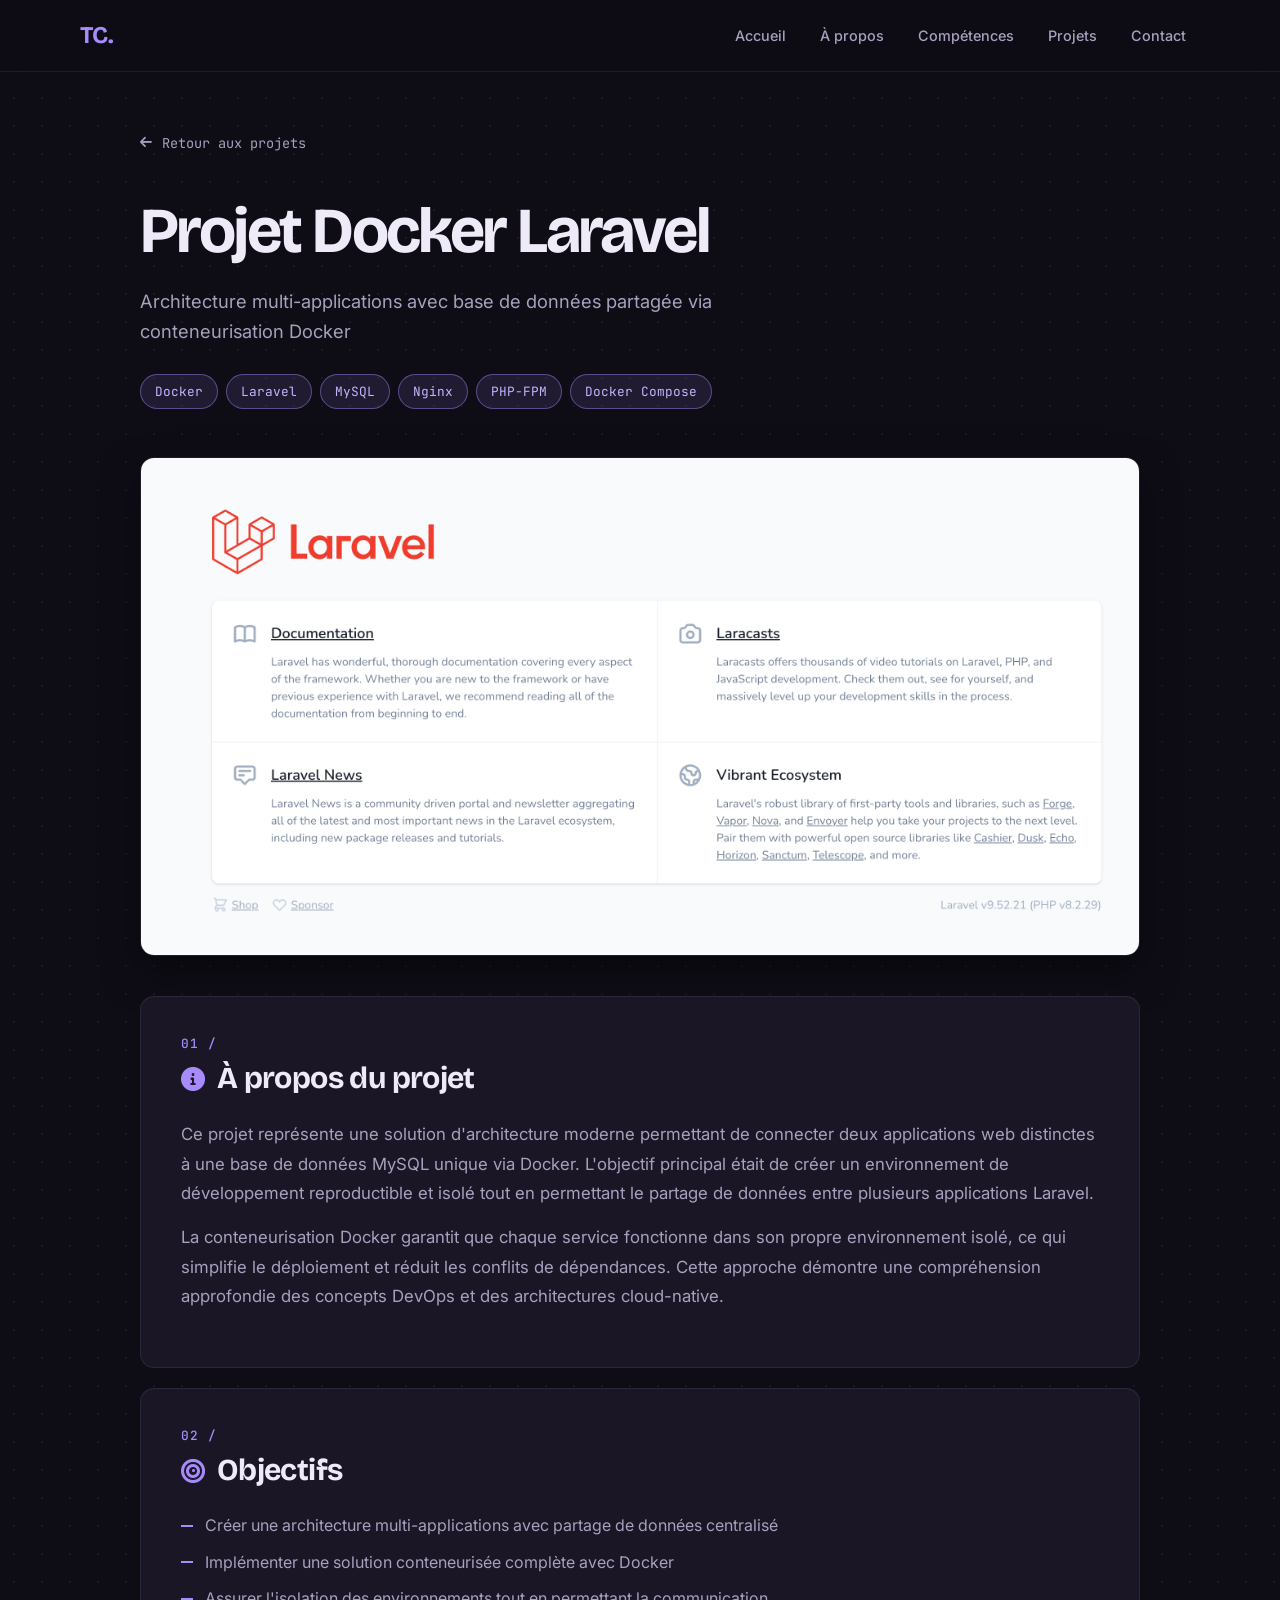
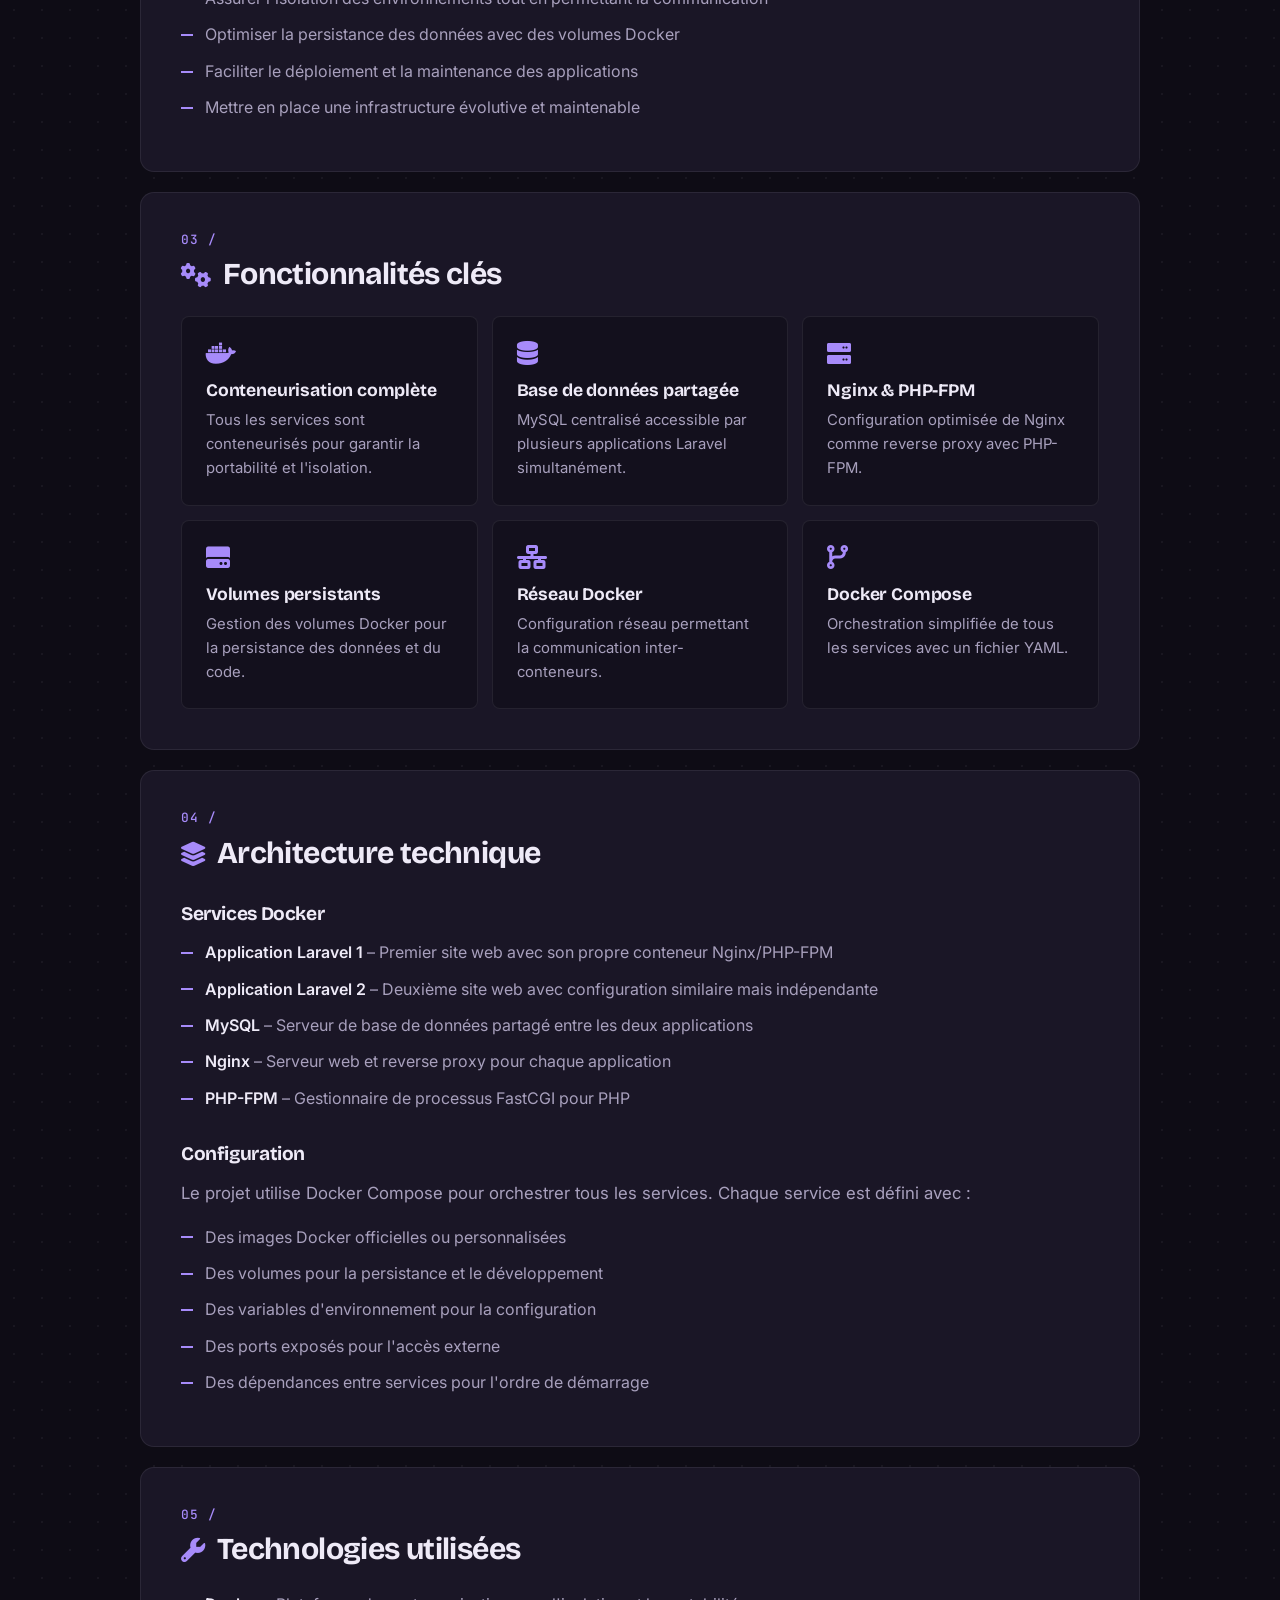
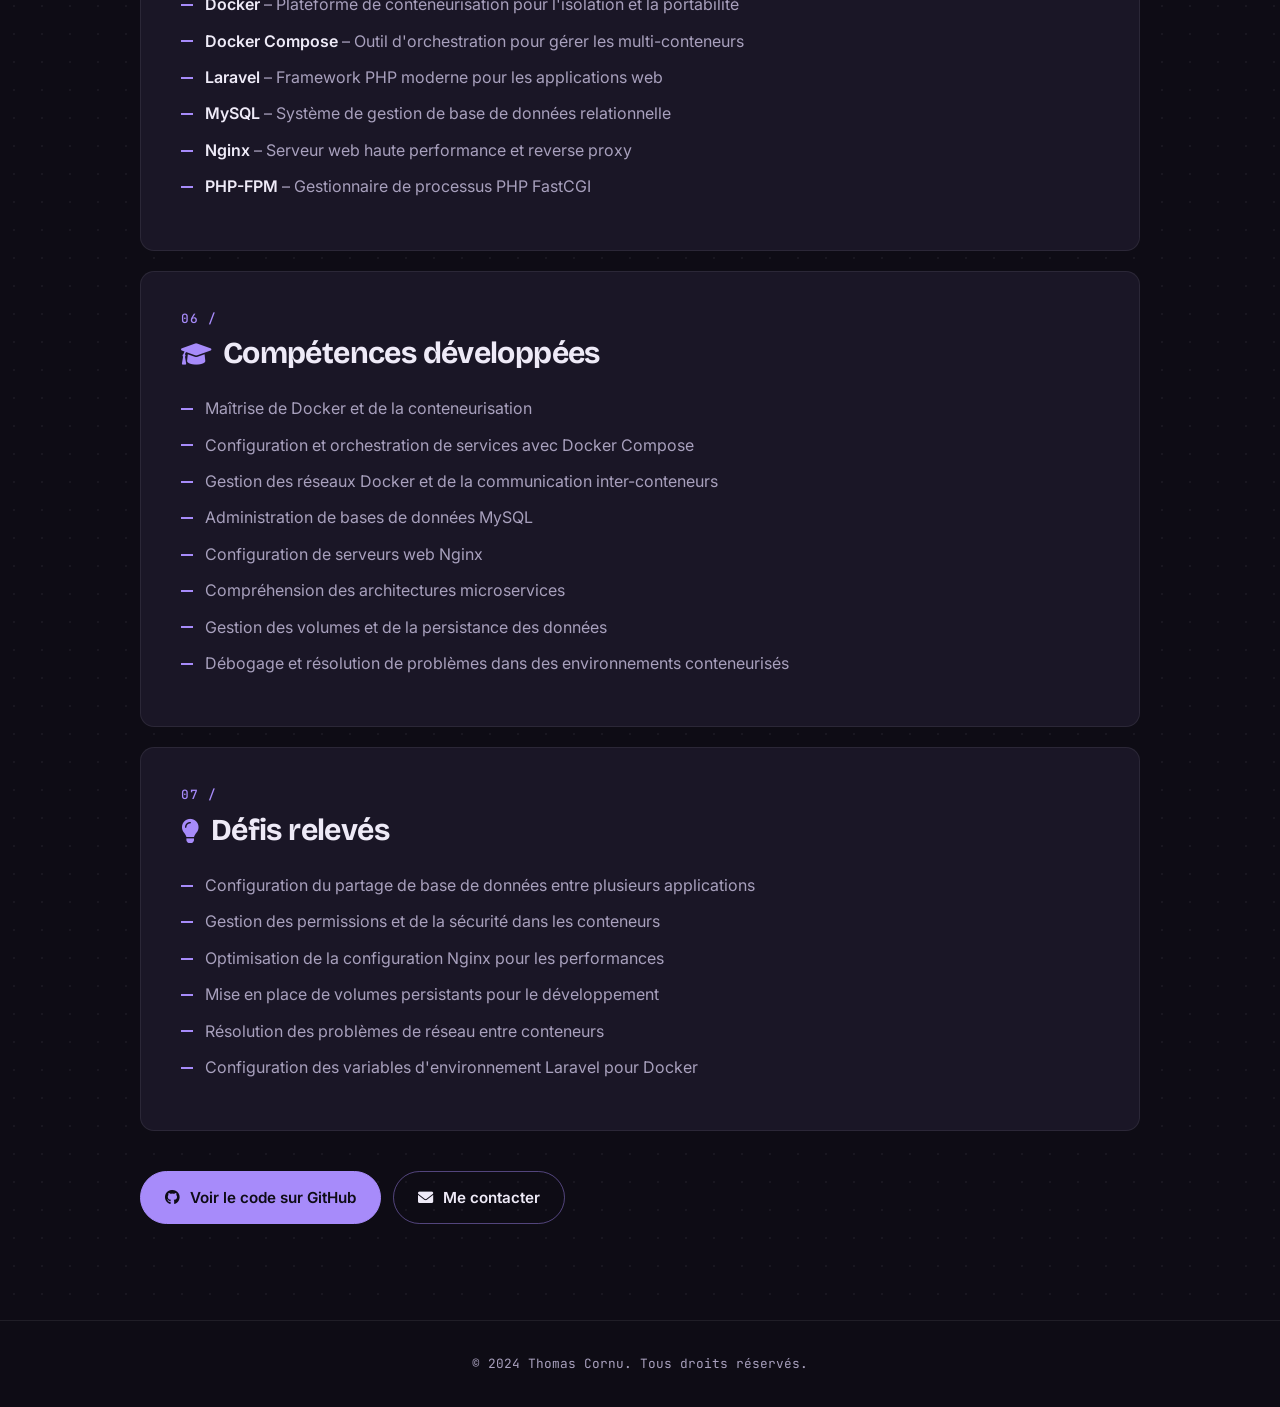
==== commit fce71e6b: "Refonte de la DA et suppression des traductions - Retrait complet du système de traduction (le site " ====
--- a/docker.html
+++ b/docker.html
@@ -5,7 +5,12 @@
     <meta name="viewport" content="width=device-width, initial-scale=1.0">
     <title>Projet Docker Laravel | Thomas Cornu</title>
     <link rel="stylesheet" href="style.css">
-    <link href="https://fonts.googleapis.com/css2?family=Poppins:wght@300;400;600&display=swap" rel="stylesheet">
+    <link rel="preconnect" href="https://fonts.googleapis.com" />
+    <link rel="preconnect" href="https://fonts.gstatic.com" crossorigin />
+    <link
+      href="https://fonts.googleapis.com/css2?family=Bricolage+Grotesque:opsz,wght@12..96,500;12..96,700&family=Inter:wght@400;500;600&family=JetBrains+Mono:wght@400;500&display=swap"
+      rel="stylesheet"
+    />
     <link rel="stylesheet" href="https://cdnjs.cloudflare.com/ajax/libs/font-awesome/6.0.0/css/all.min.css">
 </head>
 <body>
@@ -13,11 +18,11 @@
     <nav class="navbar">
         <div class="logo">TC.</div>
         <ul class="nav-links">
-            <li><a href="index.html#home" data-translate="nav_home">Accueil</a></li>
-            <li><a href="index.html#about" data-translate="nav_about">À propos</a></li>
-            <li><a href="index.html#skills" data-translate="nav_skills">Compétences</a></li>
-            <li><a href="index.html#projects" data-translate="nav_projects">Projets</a></li>
-            <li><a href="index.html#contact" data-translate="nav_contact">Contact</a></li>
+            <li><a href="index.html#home">Accueil</a></li>
+            <li><a href="index.html#about">À propos</a></li>
+            <li><a href="index.html#skills">Compétences</a></li>
+            <li><a href="index.html#projects">Projets</a></li>
+            <li><a href="index.html#contact">Contact</a></li>
         </ul>
         <div class="burger">
             <div class="line1"></div>
@@ -29,12 +34,12 @@
     <section class="project-detail">
         <div class="project-content">
             <a href="index.html#projects" class="back-link">
-                <i class="fas fa-arrow-left"></i><span data-translate="back_to_projects">Retour aux projets</span>
+                <i class="fas fa-arrow-left"></i>Retour aux projets
             </a>
 
             <div class="project-header">
-                <h1 data-translate="docker_title">Projet Docker Laravel</h1>
-                <p style="color: var(--text-grey); font-size: 1.2rem; max-width: 800px; margin: 20px auto;" data-translate="docker_subtitle">
+                <h1>Projet Docker Laravel</h1>
+                <p class="project-subtitle">
                     Architecture multi-applications avec base de données partagée via conteneurisation Docker
                 </p>
                 <div class="tech-tags">
@@ -47,134 +52,134 @@
                 </div>
             </div>
 
-                        <div class="project-image">
-                            <img src="images/projet1.png" alt="Projet Docker Laravel">
-            </div>
-
-            <div class="project-section">
-                <h2><i class="fas fa-info-circle"></i> <span data-translate="docker_about_title">À propos du projet</span></h2>
-                <p data-translate="docker_about_p1">
+            <div class="project-image">
+                <img src="images/projet1.png" alt="Aperçu du projet Docker Laravel">
+            </div>
+
+            <div class="project-section">
+                <h2><i class="fas fa-info-circle"></i> À propos du projet</h2>
+                <p>
                     Ce projet représente une solution d'architecture moderne permettant de connecter deux applications web distinctes à une base de données MySQL unique via Docker. L'objectif principal était de créer un environnement de développement reproductible et isolé tout en permettant le partage de données entre plusieurs applications Laravel.
                 </p>
-                <p data-translate="docker_about_p2">
+                <p>
                     La conteneurisation Docker garantit que chaque service fonctionne dans son propre environnement isolé, ce qui simplifie le déploiement et réduit les conflits de dépendances. Cette approche démontre une compréhension approfondie des concepts DevOps et des architectures cloud-native.
                 </p>
             </div>
 
             <div class="project-section">
-                <h2><i class="fas fa-bullseye"></i> <span data-translate="docker_objectives_title">Objectifs</span></h2>
-                <ul>
-                    <li data-translate="docker_obj_1">Créer une architecture multi-applications avec partage de données centralisé</li>
-                    <li data-translate="docker_obj_2">Implémenter une solution conteneurisée complète avec Docker</li>
-                    <li data-translate="docker_obj_3">Assurer l'isolation des environnements tout en permettant la communication</li>
-                    <li data-translate="docker_obj_4">Optimiser la persistance des données avec des volumes Docker</li>
-                    <li data-translate="docker_obj_5">Faciliter le déploiement et la maintenance des applications</li>
-                    <li data-translate="docker_obj_6">Mettre en place une infrastructure évolutive et maintenable</li>
-                </ul>
-            </div>
-
-            <div class="project-section">
-                <h2><i class="fas fa-cogs"></i> <span data-translate="docker_features_title">Fonctionnalités clés</span></h2>
+                <h2><i class="fas fa-bullseye"></i> Objectifs</h2>
+                <ul>
+                    <li>Créer une architecture multi-applications avec partage de données centralisé</li>
+                    <li>Implémenter une solution conteneurisée complète avec Docker</li>
+                    <li>Assurer l'isolation des environnements tout en permettant la communication</li>
+                    <li>Optimiser la persistance des données avec des volumes Docker</li>
+                    <li>Faciliter le déploiement et la maintenance des applications</li>
+                    <li>Mettre en place une infrastructure évolutive et maintenable</li>
+                </ul>
+            </div>
+
+            <div class="project-section">
+                <h2><i class="fas fa-cogs"></i> Fonctionnalités clés</h2>
                 <div class="features-grid">
                     <div class="feature-card">
                         <i class="fab fa-docker"></i>
-                        <h4 data-translate="docker_feat1_title">Conteneurisation complète</h4>
-                        <p data-translate="docker_feat1_desc">Tous les services sont conteneurisés pour garantir la portabilité et l'isolation.</p>
+                        <h4>Conteneurisation complète</h4>
+                        <p>Tous les services sont conteneurisés pour garantir la portabilité et l'isolation.</p>
                     </div>
                     <div class="feature-card">
                         <i class="fas fa-database"></i>
-                        <h4 data-translate="docker_feat2_title">Base de données partagée</h4>
-                        <p data-translate="docker_feat2_desc">MySQL centralisé accessible par plusieurs applications Laravel simultanément.</p>
+                        <h4>Base de données partagée</h4>
+                        <p>MySQL centralisé accessible par plusieurs applications Laravel simultanément.</p>
                     </div>
                     <div class="feature-card">
                         <i class="fas fa-server"></i>
-                        <h4 data-translate="docker_feat3_title">Nginx & PHP-FPM</h4>
-                        <p data-translate="docker_feat3_desc">Configuration optimisée de Nginx comme reverse proxy avec PHP-FPM.</p>
+                        <h4>Nginx & PHP-FPM</h4>
+                        <p>Configuration optimisée de Nginx comme reverse proxy avec PHP-FPM.</p>
                     </div>
                     <div class="feature-card">
                         <i class="fas fa-hdd"></i>
-                        <h4 data-translate="docker_feat4_title">Volumes persistants</h4>
-                        <p data-translate="docker_feat4_desc">Gestion des volumes Docker pour la persistance des données et du code.</p>
+                        <h4>Volumes persistants</h4>
+                        <p>Gestion des volumes Docker pour la persistance des données et du code.</p>
                     </div>
                     <div class="feature-card">
                         <i class="fas fa-network-wired"></i>
-                        <h4 data-translate="docker_feat5_title">Réseau Docker</h4>
-                        <p data-translate="docker_feat5_desc">Configuration réseau permettant la communication inter-conteneurs.</p>
+                        <h4>Réseau Docker</h4>
+                        <p>Configuration réseau permettant la communication inter-conteneurs.</p>
                     </div>
                     <div class="feature-card">
                         <i class="fas fa-code-branch"></i>
-                        <h4 data-translate="docker_feat6_title">Docker Compose</h4>
-                        <p data-translate="docker_feat6_desc">Orchestration simplifiée de tous les services avec un fichier YAML.</p>
+                        <h4>Docker Compose</h4>
+                        <p>Orchestration simplifiée de tous les services avec un fichier YAML.</p>
                     </div>
                 </div>
             </div>
 
             <div class="project-section">
-                <h2><i class="fas fa-layer-group"></i> <span data-translate="docker_architecture_title">Architecture technique</span></h2>
-                <h3 data-translate="docker_arch_services">Services Docker</h3>
-                <ul>
-                    <li><strong>Application Laravel 1 :</strong> <span data-translate="docker_arch_service1">Premier site web avec son propre conteneur Nginx/PHP-FPM</span></li>
-                    <li><strong>Application Laravel 2 :</strong> <span data-translate="docker_arch_service2">Deuxième site web avec configuration similaire mais indépendante</span></li>
-                    <li><strong>MySQL :</strong> <span data-translate="docker_arch_service3">Serveur de base de données partagé entre les deux applications</span></li>
-                    <li><strong>Nginx :</strong> <span data-translate="docker_arch_service4">Serveur web et reverse proxy pour chaque application</span></li>
-                    <li><strong>PHP-FPM :</strong> <span data-translate="docker_arch_service5">Gestionnaire de processus FastCGI pour PHP</span></li>
-                </ul>
-
-                <h3 data-translate="docker_arch_config">Configuration</h3>
-                <p data-translate="docker_arch_config_intro">Le projet utilise Docker Compose pour orchestrer tous les services. Chaque service est défini avec :</p>
-                <ul>
-                    <li data-translate="docker_arch_config1">Des images Docker officielles ou personnalisées</li>
-                    <li data-translate="docker_arch_config2">Des volumes pour la persistance et le développement</li>
-                    <li data-translate="docker_arch_config3">Des variables d'environnement pour la configuration</li>
-                    <li data-translate="docker_arch_config4">Des ports exposés pour l'accès externe</li>
-                    <li data-translate="docker_arch_config5">Des dépendances entre services pour l'ordre de démarrage</li>
-                </ul>
-            </div>
-
-            <div class="project-section">
-                <h2><i class="fas fa-wrench"></i> <span data-translate="docker_tech_title">Technologies utilisées</span></h2>
-                <ul>
-                    <li><strong>Docker :</strong> <span data-translate="docker_tech1">Plateforme de conteneurisation pour l'isolation et la portabilité</span></li>
-                    <li><strong>Docker Compose :</strong> <span data-translate="docker_tech2">Outil d'orchestration pour gérer les multi-conteneurs</span></li>
-                    <li><strong>Laravel :</strong> <span data-translate="docker_tech3">Framework PHP moderne pour les applications web</span></li>
-                    <li><strong>MySQL :</strong> <span data-translate="docker_tech4">Système de gestion de base de données relationnelle</span></li>
-                    <li><strong>Nginx :</strong> <span data-translate="docker_tech5">Serveur web haute performance et reverse proxy</span></li>
-                    <li><strong>PHP-FPM :</strong> <span data-translate="docker_tech6">Gestionnaire de processus PHP FastCGI</span></li>
-                </ul>
-            </div>
-
-            <div class="project-section">
-                <h2><i class="fas fa-graduation-cap"></i> <span data-translate="docker_skills_title">Compétences développées</span></h2>
-                <ul>
-                    <li data-translate="docker_skill1">Maîtrise de Docker et de la conteneurisation</li>
-                    <li data-translate="docker_skill2">Configuration et orchestration de services avec Docker Compose</li>
-                    <li data-translate="docker_skill3">Gestion des réseaux Docker et de la communication inter-conteneurs</li>
-                    <li data-translate="docker_skill4">Administration de bases de données MySQL</li>
-                    <li data-translate="docker_skill5">Configuration de serveurs web Nginx</li>
-                    <li data-translate="docker_skill6">Compréhension des architectures microservices</li>
-                    <li data-translate="docker_skill7">Gestion des volumes et de la persistance des données</li>
-                    <li data-translate="docker_skill8">Débogage et résolution de problèmes dans des environnements conteneurisés</li>
-                </ul>
-            </div>
-
-            <div class="project-section">
-                <h2><i class="fas fa-lightbulb"></i> <span data-translate="docker_challenges_title">Défis relevés</span></h2>
-                <ul>
-                    <li data-translate="docker_challenge1">Configuration du partage de base de données entre plusieurs applications</li>
-                    <li data-translate="docker_challenge2">Gestion des permissions et de la sécurité dans les conteneurs</li>
-                    <li data-translate="docker_challenge3">Optimisation de la configuration Nginx pour les performances</li>
-                    <li data-translate="docker_challenge4">Mise en place de volumes persistants pour le développement</li>
-                    <li data-translate="docker_challenge5">Résolution des problèmes de réseau entre conteneurs</li>
-                    <li data-translate="docker_challenge6">Configuration des variables d'environnement Laravel pour Docker</li>
+                <h2><i class="fas fa-layer-group"></i> Architecture technique</h2>
+                <h3>Services Docker</h3>
+                <ul>
+                    <li><strong>Application Laravel 1</strong> – Premier site web avec son propre conteneur Nginx/PHP-FPM</li>
+                    <li><strong>Application Laravel 2</strong> – Deuxième site web avec configuration similaire mais indépendante</li>
+                    <li><strong>MySQL</strong> – Serveur de base de données partagé entre les deux applications</li>
+                    <li><strong>Nginx</strong> – Serveur web et reverse proxy pour chaque application</li>
+                    <li><strong>PHP-FPM</strong> – Gestionnaire de processus FastCGI pour PHP</li>
+                </ul>
+
+                <h3>Configuration</h3>
+                <p>Le projet utilise Docker Compose pour orchestrer tous les services. Chaque service est défini avec :</p>
+                <ul>
+                    <li>Des images Docker officielles ou personnalisées</li>
+                    <li>Des volumes pour la persistance et le développement</li>
+                    <li>Des variables d'environnement pour la configuration</li>
+                    <li>Des ports exposés pour l'accès externe</li>
+                    <li>Des dépendances entre services pour l'ordre de démarrage</li>
+                </ul>
+            </div>
+
+            <div class="project-section">
+                <h2><i class="fas fa-wrench"></i> Technologies utilisées</h2>
+                <ul>
+                    <li><strong>Docker</strong> – Plateforme de conteneurisation pour l'isolation et la portabilité</li>
+                    <li><strong>Docker Compose</strong> – Outil d'orchestration pour gérer les multi-conteneurs</li>
+                    <li><strong>Laravel</strong> – Framework PHP moderne pour les applications web</li>
+                    <li><strong>MySQL</strong> – Système de gestion de base de données relationnelle</li>
+                    <li><strong>Nginx</strong> – Serveur web haute performance et reverse proxy</li>
+                    <li><strong>PHP-FPM</strong> – Gestionnaire de processus PHP FastCGI</li>
+                </ul>
+            </div>
+
+            <div class="project-section">
+                <h2><i class="fas fa-graduation-cap"></i> Compétences développées</h2>
+                <ul>
+                    <li>Maîtrise de Docker et de la conteneurisation</li>
+                    <li>Configuration et orchestration de services avec Docker Compose</li>
+                    <li>Gestion des réseaux Docker et de la communication inter-conteneurs</li>
+                    <li>Administration de bases de données MySQL</li>
+                    <li>Configuration de serveurs web Nginx</li>
+                    <li>Compréhension des architectures microservices</li>
+                    <li>Gestion des volumes et de la persistance des données</li>
+                    <li>Débogage et résolution de problèmes dans des environnements conteneurisés</li>
+                </ul>
+            </div>
+
+            <div class="project-section">
+                <h2><i class="fas fa-lightbulb"></i> Défis relevés</h2>
+                <ul>
+                    <li>Configuration du partage de base de données entre plusieurs applications</li>
+                    <li>Gestion des permissions et de la sécurité dans les conteneurs</li>
+                    <li>Optimisation de la configuration Nginx pour les performances</li>
+                    <li>Mise en place de volumes persistants pour le développement</li>
+                    <li>Résolution des problèmes de réseau entre conteneurs</li>
+                    <li>Configuration des variables d'environnement Laravel pour Docker</li>
                 </ul>
             </div>
 
             <div class="project-links">
                 <a href="https://github.com/melvinvallot/Docker-projet-thomas-melvin" class="btn" target="_blank">
-                    <i class="fab fa-github"></i> <span data-translate="view_code_github">Voir le code sur GitHub</span>
+                    <i class="fab fa-github"></i> Voir le code sur GitHub
                 </a>
                 <a href="index.html#contact" class="btn btn-outline">
-                    <i class="fas fa-envelope"></i> <span data-translate="contact_me">Me contacter</span>
+                    <i class="fas fa-envelope"></i> Me contacter
                 </a>
             </div>
         </div>
@@ -182,12 +187,17 @@
 
     <footer>
         <div class="footer-content">
-            <p>&copy; 2024 Thomas Cornu. <span data-translate="footer_rights">Tous droits réservés.</span></p>
-            <button id="langToggle" class="lang-toggle" title="Changer de langue">
-                <span class="lang-icon">🇫🇷</span>
-            </button>
+            <p>&copy; 2024 Thomas Cornu. Tous droits réservés.</p>
         </div>
     </footer>
+
+    <!-- Bouton retour en haut -->
+    <button id="scrollToTop" class="scroll-to-top" title="Retour en haut" aria-label="Retour en haut">
+        <i class="fas fa-arrow-up" aria-hidden="true"></i>
+    </button>
+
+    <!-- Indicateur de progression de scroll -->
+    <div class="scroll-progress"></div>
 
     <script src="script.js"></script>
 </body>
--- a/style.css
+++ b/style.css
@@ -1,92 +1,632 @@
-/* Reset et Base */
-* {
+/* ==== DESIGN TOKENS ==== */
+:root {
+    /* Couleurs : encre violette, violet en accent principal, touche citron rare */
+    --bg: #0e0c15;
+    --bg-alt: #13101d;
+    --surface: #1a1626;
+    --surface-hover: #211c30;
+    --border: rgba(238, 234, 247, 0.08);
+    --border-accent: rgba(167, 139, 250, 0.45);
+    --text: #eeeaf7;
+    --text-muted: #a8a0bd;
+    --accent: #a78bfa;
+    --accent-strong: #c4b5fd;
+    --accent-soft: rgba(167, 139, 250, 0.12);
+    --accent-2: #c8f169;
+    --on-accent: #0e0c15;
+
+    /* Typographie */
+    --font-display: 'Bricolage Grotesque', system-ui, sans-serif;
+    --font-body: 'Inter', system-ui, sans-serif;
+    --font-mono: 'JetBrains Mono', ui-monospace, monospace;
+
+    /* Formes et mouvements */
+    --radius-sm: 8px;
+    --radius: 14px;
+    --shadow: 0 18px 40px rgba(0, 0, 0, 0.35);
+    --ease: cubic-bezier(0.2, 0.7, 0.2, 1);
+    --nav-h: 72px;
+    --container: 1120px;
+}
+
+/* ==== BASE ==== */
+*,
+*::before,
+*::after {
     margin: 0;
     padding: 0;
     box-sizing: border-box;
 }
 
+html {
+    scroll-behavior: smooth;
+    scroll-padding-top: var(--nav-h);
+}
+
 body {
-    font-family: 'Poppins', sans-serif;
-    background-color: #1a1625; /* Fond violet très foncé */
-    color: #f0e6ff; /* Texte clair lavande */
-    line-height: 1.6;
-}
-
-/* Variables de couleurs */
-:root {
-    --primary-color: #a78bfa; /* Violet clair */
-    --bg-light: #2a1f3d;
-    --text-grey: #c4b5fd;
+    font-family: var(--font-body);
+    font-size: 1rem;
+    line-height: 1.65;
+    color: var(--text);
+    background-color: var(--bg);
+    /* Trame de points discrète */
+    background-image: radial-gradient(rgba(238, 234, 247, 0.05) 1px, transparent 1px);
+    background-size: 28px 28px;
+    -webkit-font-smoothing: antialiased;
+    counter-reset: section;
+}
+
+h1,
+h2,
+h3,
+h4 {
+    font-family: var(--font-display);
+    font-weight: 700;
+    line-height: 1.15;
+    letter-spacing: -0.02em;
 }
 
 a {
+    color: inherit;
     text-decoration: none;
-    color: inherit;
 }
 
 ul {
     list-style: none;
 }
 
-/* Navigation */
+img {
+    max-width: 100%;
+    display: block;
+}
+
+::selection {
+    background: var(--accent);
+    color: var(--on-accent);
+}
+
+:focus-visible {
+    outline: 2px solid var(--accent);
+    outline-offset: 3px;
+    border-radius: 4px;
+}
+
+.container {
+    max-width: var(--container);
+    margin: 0 auto;
+}
+
+/* ==== NAVIGATION ==== */
 .navbar {
+    position: fixed;
+    top: 0;
+    left: 0;
+    right: 0;
+    z-index: 1000;
+    height: var(--nav-h);
     display: flex;
     justify-content: space-between;
     align-items: center;
-    padding: 20px 5%;
-    background-color: rgba(26, 22, 37, 0.95);
-    position: fixed;
-    width: 100%;
-    top: 0;
-    z-index: 1000;
-    box-shadow: 0 2px 10px rgba(167, 139, 250, 0.2);
+    padding: 0 max(5%, calc((100% - var(--container)) / 2));
+    background: rgba(14, 12, 21, 0.72);
+    backdrop-filter: blur(14px);
+    -webkit-backdrop-filter: blur(14px);
+    border-bottom: 1px solid var(--border);
 }
 
 .logo {
+    font-family: var(--font-display);
     font-size: 1.5rem;
     font-weight: 700;
-    color: var(--primary-color);
+    letter-spacing: -0.03em;
+    color: var(--accent);
 }
 
 .nav-links {
     display: flex;
-}
-
-.nav-links li {
-    margin-left: 30px;
+    gap: 6px;
 }
 
 .nav-links a {
+    display: block;
+    padding: 8px 14px;
+    border-radius: 999px;
     font-size: 0.9rem;
-    transition: color 0.3s;
+    font-weight: 500;
+    color: var(--text-muted);
+    transition: color 0.2s ease, background 0.2s ease;
 }
 
 .nav-links a:hover {
-    color: var(--primary-color);
-}
-
-/* Burger Menu (Mobile) */
+    color: var(--text);
+    background: var(--accent-soft);
+}
+
+/* Burger (mobile) */
 .burger {
     display: none;
     cursor: pointer;
-}
+    padding: 6px;
+}
+
 .burger div {
-    width: 25px;
-    height: 3px;
-    background-color: var(--primary-color);
-    margin: 5px;
-    transition: all 0.3s ease;
-}
-
-/* Footer */
+    width: 24px;
+    height: 2px;
+    margin: 6px 0;
+    border-radius: 2px;
+    background-color: var(--text);
+    transition: transform 0.3s var(--ease), opacity 0.2s ease;
+}
+
+.burger.toggle .line1 {
+    transform: translateY(8px) rotate(45deg);
+}
+
+.burger.toggle .line2 {
+    opacity: 0;
+}
+
+.burger.toggle .line3 {
+    transform: translateY(-8px) rotate(-45deg);
+}
+
+@keyframes navLinkFade {
+    from { opacity: 0; transform: translateX(30px); }
+    to { opacity: 1; transform: translateX(0); }
+}
+
+/* ==== BOUTONS ==== */
+.btn {
+    display: inline-flex;
+    align-items: center;
+    justify-content: center;
+    gap: 10px;
+    padding: 13px 24px;
+    border: 1px solid var(--accent);
+    border-radius: 999px;
+    background: var(--accent);
+    color: var(--on-accent);
+    font-family: var(--font-body);
+    font-size: 0.95rem;
+    font-weight: 600;
+    cursor: pointer;
+    transition: transform 0.25s var(--ease), background 0.25s ease, box-shadow 0.25s ease, border-color 0.25s ease, color 0.25s ease;
+}
+
+.btn:hover {
+    background: var(--accent-strong);
+    border-color: var(--accent-strong);
+    transform: translateY(-2px);
+    box-shadow: 0 10px 24px rgba(167, 139, 250, 0.25);
+}
+
+.btn-outline {
+    background: transparent;
+    border-color: var(--border-accent);
+    color: var(--text);
+}
+
+.btn-outline:hover {
+    background: var(--accent-soft);
+    border-color: var(--accent);
+    box-shadow: none;
+}
+
+/* ==== HERO ==== */
+.hero {
+    position: relative;
+    min-height: 100vh;
+    display: flex;
+    align-items: center;
+    padding: calc(var(--nav-h) + 40px) 5% 80px;
+    overflow: hidden;
+}
+
+/* Halo violet en arrière-plan */
+.hero::before {
+    content: '';
+    position: absolute;
+    top: -10%;
+    right: -10%;
+    width: min(720px, 90vw);
+    aspect-ratio: 1;
+    background: radial-gradient(circle, rgba(167, 139, 250, 0.22), transparent 65%);
+    filter: blur(20px);
+    pointer-events: none;
+}
+
+.hero-content {
+    position: relative;
+    width: 100%;
+    max-width: var(--container);
+    margin: 0 auto;
+}
+
+.hero h1 {
+    font-size: clamp(2.6rem, 7vw, 5.2rem);
+    line-height: 1.02;
+    letter-spacing: -0.04em;
+    max-width: 14ch;
+    margin-bottom: 22px;
+}
+
+.highlight {
+    display: inline-block;
+    background: linear-gradient(100deg, var(--accent-strong), var(--accent) 60%);
+    -webkit-background-clip: text;
+    background-clip: text;
+    color: transparent;
+}
+
+/* Sous-titre façon terminal : invite « > » et curseur clignotant */
+.hero h2 {
+    font-family: var(--font-mono);
+    font-size: clamp(1rem, 2.2vw, 1.25rem);
+    font-weight: 400;
+    letter-spacing: 0;
+    color: var(--text-muted);
+    min-height: 1.6em;
+    margin-bottom: 40px;
+}
+
+.hero h2::before {
+    content: '> ';
+    color: var(--accent);
+}
+
+.hero h2::after {
+    content: '';
+    display: inline-block;
+    width: 0.55em;
+    height: 1.1em;
+    margin-left: 4px;
+    vertical-align: text-bottom;
+    background: var(--accent-2);
+    animation: blink 1s steps(1) infinite;
+}
+
+@keyframes blink {
+    50% { opacity: 0; }
+}
+
+.hero .btn {
+    margin: 0 12px 12px 0;
+}
+
+/* ==== SECTIONS ==== */
+.section {
+    padding: 120px 5%;
+}
+
+.bg-dark {
+    background-color: var(--bg-alt);
+    border-top: 1px solid var(--border);
+    border-bottom: 1px solid var(--border);
+}
+
+/* Titres numérotés automatiquement : « 01 / À propos de moi » */
+.section-title {
+    counter-increment: section;
+    font-size: clamp(2rem, 4.5vw, 3rem);
+    margin-bottom: 56px;
+}
+
+.section-title::before {
+    content: counter(section, decimal-leading-zero) ' /';
+    display: block;
+    margin-bottom: 12px;
+    font-family: var(--font-mono);
+    font-size: 0.85rem;
+    font-weight: 500;
+    letter-spacing: 0.08em;
+    color: var(--accent);
+}
+
+.section-lead {
+    max-width: 560px;
+    margin: -32px 0 40px;
+    font-size: 1.1rem;
+    color: var(--text-muted);
+}
+
+/* ==== À PROPOS ==== */
+.about-content {
+    display: grid;
+    grid-template-columns: 1.3fr 0.9fr;
+    gap: 64px;
+    align-items: start;
+}
+
+.about-text p {
+    max-width: 62ch;
+    margin-bottom: 18px;
+    font-size: 1.08rem;
+    color: var(--text-muted);
+}
+
+.about-text p:first-child {
+    font-size: 1.25rem;
+    color: var(--text);
+}
+
+.about-tiles {
+    display: grid;
+    grid-template-columns: repeat(2, 1fr);
+    gap: 14px;
+}
+
+.stat-item {
+    aspect-ratio: 1;
+    display: flex;
+    flex-direction: column;
+    justify-content: flex-end;
+    padding: 22px;
+    background: var(--surface);
+    border: 1px solid var(--border);
+    border-radius: var(--radius);
+    transition: border-color 0.3s ease, transform 0.3s var(--ease);
+}
+
+.stat-item:hover {
+    border-color: var(--border-accent);
+    transform: translateY(-4px);
+}
+
+.stat-number {
+    font-family: var(--font-display);
+    font-size: clamp(2rem, 4vw, 2.8rem);
+    font-weight: 700;
+    line-height: 1;
+    letter-spacing: -0.03em;
+    color: var(--text);
+}
+
+.stat-label {
+    margin-top: 8px;
+    font-family: var(--font-mono);
+    font-size: 0.78rem;
+    text-transform: uppercase;
+    letter-spacing: 0.08em;
+    color: var(--text-muted);
+}
+
+/* La dernière tuile en accent plein, pour casser la grille */
+.about-tiles .stat-item:last-child {
+    background: var(--accent);
+    border-color: var(--accent);
+}
+
+.about-tiles .stat-item:last-child .stat-number,
+.about-tiles .stat-item:last-child .stat-label {
+    color: var(--on-accent);
+}
+
+/* ==== COMPÉTENCES ==== */
+.skills-grid {
+    display: grid;
+    grid-template-columns: repeat(auto-fit, minmax(160px, 1fr));
+    gap: 14px;
+}
+
+.skill-card {
+    display: flex;
+    align-items: center;
+    gap: 14px;
+    padding: 20px 22px;
+    background: var(--surface);
+    border: 1px solid var(--border);
+    border-radius: var(--radius);
+    transition: border-color 0.3s ease, background 0.3s ease, transform 0.3s var(--ease);
+}
+
+.skill-card:hover {
+    background: var(--surface-hover);
+    border-color: var(--border-accent);
+    transform: translateY(-4px);
+}
+
+.skill-card i {
+    font-size: 1.6rem;
+    color: var(--text-muted);
+    transition: color 0.3s ease;
+}
+
+.skill-card:hover i {
+    color: var(--accent);
+}
+
+.skill-card h3 {
+    font-family: var(--font-body);
+    font-size: 0.98rem;
+    font-weight: 600;
+    letter-spacing: 0;
+}
+
+/* ==== PROJETS ==== */
+.projects-grid {
+    display: grid;
+    grid-template-columns: repeat(auto-fit, minmax(300px, 1fr));
+    gap: 24px;
+}
+
+.project-card {
+    display: flex;
+    flex-direction: column;
+    overflow: hidden;
+    background: var(--surface);
+    border: 1px solid var(--border);
+    border-radius: var(--radius);
+    transition: border-color 0.3s ease, transform 0.3s var(--ease), box-shadow 0.3s ease;
+}
+
+.project-card:hover {
+    border-color: var(--border-accent);
+    transform: translateY(-6px);
+    box-shadow: var(--shadow);
+}
+
+.project-img {
+    height: 210px;
+    overflow: hidden;
+    background: var(--bg-alt);
+    border-bottom: 1px solid var(--border);
+}
+
+.project-img img {
+    width: 100%;
+    height: 100%;
+    object-fit: cover;
+    transition: transform 0.6s var(--ease);
+}
+
+.project-card:hover .project-img img {
+    transform: scale(1.05);
+}
+
+.project-info {
+    flex: 1;
+    display: flex;
+    flex-direction: column;
+    padding: 26px;
+}
+
+.project-info h3 {
+    margin-bottom: 10px;
+    font-size: 1.35rem;
+}
+
+.project-info p {
+    margin-bottom: 20px;
+    font-size: 0.95rem;
+    color: var(--text-muted);
+}
+
+.tech-stack {
+    display: flex;
+    flex-wrap: wrap;
+    gap: 6px;
+    margin-bottom: 24px;
+}
+
+.tech-stack span {
+    padding: 4px 10px;
+    border: 1px solid var(--border);
+    border-radius: 999px;
+    font-family: var(--font-mono);
+    font-size: 0.72rem;
+    color: var(--accent-strong);
+}
+
+.project-link {
+    display: inline-flex;
+    align-items: center;
+    gap: 8px;
+    margin-top: auto;
+    font-weight: 600;
+    color: var(--text);
+    transition: color 0.2s ease;
+}
+
+.project-link i {
+    transition: transform 0.25s var(--ease);
+}
+
+.project-link:hover {
+    color: var(--accent);
+}
+
+.project-link:hover i {
+    transform: translateX(4px);
+}
+
+/* ==== CONTACT ==== */
+.contact-form {
+    display: flex;
+    flex-direction: column;
+    gap: 14px;
+    max-width: 640px;
+}
+
+.contact-form input,
+.contact-form textarea {
+    width: 100%;
+    padding: 15px 18px;
+    background: var(--surface);
+    border: 1px solid var(--border);
+    border-radius: var(--radius-sm);
+    color: var(--text);
+    font-family: inherit;
+    font-size: 1rem;
+    transition: border-color 0.2s ease, box-shadow 0.2s ease;
+}
+
+.contact-form textarea {
+    resize: vertical;
+}
+
+.contact-form input::placeholder,
+.contact-form textarea::placeholder {
+    color: var(--text-muted);
+}
+
+.contact-form input:focus,
+.contact-form textarea:focus {
+    outline: none;
+    border-color: var(--accent);
+    box-shadow: 0 0 0 4px var(--accent-soft);
+}
+
+.contact-form .btn {
+    align-self: flex-start;
+}
+
+.form-status {
+    font-size: 0.95rem;
+    color: var(--text-muted);
+}
+
+.form-status.success {
+    color: var(--accent-2);
+}
+
+.form-status.error {
+    color: #ff9f9f;
+}
+
+.social-links {
+    display: flex;
+    gap: 12px;
+    margin-top: 48px;
+}
+
+.social-links a {
+    display: grid;
+    place-items: center;
+    width: 46px;
+    height: 46px;
+    border: 1px solid var(--border);
+    border-radius: 50%;
+    font-size: 1.15rem;
+    color: var(--text-muted);
+    transition: color 0.2s ease, border-color 0.2s ease, transform 0.25s var(--ease);
+}
+
+.social-links a:hover {
+    color: var(--accent);
+    border-color: var(--accent);
+    transform: translateY(-3px);
+}
+
+/* ==== FOOTER ==== */
 footer {
-    background-color: var(--bg-light);
-    padding: 40px 5%;
-    text-align: center;
-    border-top: 1px solid rgba(167, 139, 250, 0.2);
+    padding: 32px 5%;
+    border-top: 1px solid var(--border);
+    background: var(--bg);
 }
 
 .footer-content {
+    max-width: var(--container);
+    margin: 0 auto;
     display: flex;
     justify-content: center;
     align-items: center;
@@ -95,630 +635,436 @@
 }
 
 footer p {
-    color: var(--text-grey);
-    margin: 0;
-}
-
-/* Bouton de langue */
-.lang-toggle {
-    background: transparent;
-    border: 2px solid var(--primary-color);
-    color: var(--primary-color);
-    padding: 8px 15px;
-    border-radius: 5px;
-    cursor: pointer;
-    font-size: 1.2rem;
-    transition: all 0.3s ease;
-    position: relative;
-}
-
-.lang-toggle:hover {
-    background: rgba(167, 139, 250, 0.1);
-    transform: scale(1.05);
-}
-
-.lang-icon {
-    display: inline-block;
-}
-
-/* Menu déroulant de langues */
-.lang-dropdown {
-    position: absolute;
-    top: 100%;
-    right: 0;
-    background: #2a1f3d;
-    border: 2px solid var(--primary-color);
-    border-radius: 5px;
-    margin-top: 10px;
-    display: none;
-    flex-direction: column;
-    gap: 0;
-    min-width: 150px;
-    z-index: 1001;
-    box-shadow: 0 4px 15px rgba(167, 139, 250, 0.2);
-}
-
-.lang-dropdown.active {
-    display: flex;
-}
-
-.lang-option {
-    background: transparent;
-    border: none;
-    color: var(--primary-color);
-    padding: 12px 15px;
-    cursor: pointer;
-    transition: all 0.3s ease;
-    text-align: left;
-    font-family: 'Poppins', sans-serif;
-    font-size: 0.95rem;
-}
-
-.lang-option:hover {
-    background: rgba(167, 139, 250, 0.2);
-    padding-left: 20px;
-}
-
-.lang-option:first-child {
-    border-radius: 3px 3px 0 0;
-}
-
-.lang-option:last-child {
-    border-radius: 0 0 3px 3px;
-}
-
-/* Hero Section */
-.hero {
-    height: 100vh;
-    display: flex;
-    align-items: center;
-    justify-content: center;
-    padding: 0 5%;
-}
-
-.hero-content {
-    max-width: 800px;
-}
-
-.hero h1 {
-    font-size: 3.5rem;
-    line-height: 1.1;
-    margin-bottom: 10px;
-}
-
-.highlight {
-    color: var(--primary-color);
-    text-shadow: 0 0 20px rgba(167, 139, 250, 0.5);
-}
-
-.hero h2 {
-    font-size: 2.5rem;
-    color: var(--text-grey);
-    margin-bottom: 20px;
-}
-
-.hero p {
-    color: var(--text-grey);
-    max-width: 500px;
-    margin-bottom: 30px;
-    font-size: 1.1rem;
-}
-
-/* Boutons */
-.btn {
-    display: inline-block;
-    padding: 12px 24px;
-    border: 2px solid var(--primary-color);
-    color: var(--primary-color);
-    border-radius: 4px;
-    transition: all 0.3s ease;
-    cursor: pointer;
-    background: transparent;
-    font-size: 1rem;
-    margin-right: 15px;
-}
-
-.btn:hover {
-    background: rgba(100, 255, 218, 0.1);
-    transform: translateY(-2px);
-}
-
-.btn-outline {
-    border-color: var(--text-grey);
-    color: var(--text-grey);
-}
-.btn-outline:hover {
-    border-color: #e6f1ff;
-    color: #e6f1ff;
-    background: transparent;
-}
-
-/* Bouton retour en haut */
+    font-family: var(--font-mono);
+    font-size: 0.8rem;
+    color: var(--text-muted);
+}
+
+/* ==== BOUTON RETOUR EN HAUT ET PROGRESSION ==== */
 .scroll-to-top {
     position: fixed;
-    bottom: 30px;
-    right: 30px;
-    width: 50px;
-    height: 50px;
-    background: var(--primary-color);
-    color: #1a1625;
-    border: none;
+    right: 28px;
+    bottom: 28px;
+    z-index: 999;
+    display: grid;
+    place-items: center;
+    width: 48px;
+    height: 48px;
+    background: var(--surface);
+    border: 1px solid var(--border-accent);
     border-radius: 50%;
+    color: var(--accent);
+    font-size: 1rem;
     cursor: pointer;
-    display: flex;
-    align-items: center;
-    justify-content: center;
-    font-size: 1.2rem;
     opacity: 0;
     visibility: hidden;
-    transition: all 0.3s ease;
-    z-index: 999;
-    box-shadow: 0 4px 15px rgba(167, 139, 250, 0.4);
+    transform: translateY(10px);
+    transition: opacity 0.3s ease, visibility 0.3s ease, transform 0.3s var(--ease), background 0.2s ease, color 0.2s ease;
 }
 
 .scroll-to-top.visible {
     opacity: 1;
     visibility: visible;
+    transform: translateY(0);
 }
 
 .scroll-to-top:hover {
-    transform: translateY(-5px);
-    box-shadow: 0 6px 20px rgba(167, 139, 250, 0.6);
-}
-
-/* Indicateur de progression */
+    background: var(--accent);
+    color: var(--on-accent);
+}
+
 .scroll-progress {
     position: fixed;
     top: 0;
     left: 0;
+    z-index: 1001;
     width: 0%;
-    height: 4px;
-    background: linear-gradient(90deg, var(--primary-color), #c4b5fd);
-    z-index: 9999;
-    transition: width 0.1s ease;
-    box-shadow: 0 0 10px rgba(167, 139, 250, 0.5);
-}
-
-/* Sections Globales */
-.section {
-    padding: 100px 5%;
-}
-
-/* Statistiques */
-.stats-grid {
-    display: grid;
-    grid-template-columns: repeat(auto-fit, minmax(120px, 1fr));
-    gap: 30px;
-    margin-top: 40px;
-}
-
-.stat-item {
-    text-align: center;
-    padding: 20px;
-    background: var(--bg-light);
-    border-radius: 8px;
-    transition: transform 0.3s ease;
-}
-
-.stat-item:hover {
-    transform: translateY(-5px);
-}
-
-.stat-number {
-    display: block;
-    font-size: 2.5rem;
-    font-weight: 700;
-    color: var(--primary-color);
-    margin-bottom: 5px;
-}
-
-.stat-label {
-    display: block;
-    color: var(--text-grey);
-    font-size: 0.9rem;
-}
-
-.section-title {
-    font-size: 2rem;
-    margin-bottom: 50px;
-    text-align: center;
-    position: relative;
-}
-
-.section-title::after {
-    content: '';
-    display: block;
-    width: 60px;
-    height: 4px;
-    background: var(--primary-color);
-    margin: 10px auto 0;
-}
-
-.bg-dark {
-    background-color: var(--bg-light);
-}
-
-.container {
-    max-width: 1100px;
-    margin: 0 auto;
-}
-
-/* About Text */
-.about-text p {
-    margin-bottom: 15px;
-    color: var(--text-grey);
-    font-size: 1.1rem;
-    text-align: center;
-    max-width: 700px;
-    margin-left: auto;
-    margin-right: auto;
-}
-
-/* Compétences Grid */
-.skills-grid {
-    display: grid;
-    grid-template-columns: repeat(auto-fit, minmax(150px, 1fr));
-    gap: 30px;
-    text-align: center;
-}
-
-.skill-card {
-    background: #2a1f3d;
-    padding: 20px;
-    border-radius: 8px;
-    transition: transform 0.3s;
-    box-shadow: 0 5px 15px rgba(167, 139, 250, 0.1);
-    border: 1px solid rgba(167, 139, 250, 0.2);
-}
-
-.skill-card:hover {
-    transform: translateY(-5px);
-}
-
-.skill-card i {
-    font-size: 3rem;
-    color: var(--primary-color);
-    margin-bottom: 15px;
-}
-
-/* Projets Grid */
-.projects-grid {
-    display: grid;
-    grid-template-columns: repeat(auto-fit, minmax(300px, 1fr));
-    gap: 30px;
-}
-
-.project-card {
-    background-color: var(--bg-light);
-    border-radius: 10px;
-    overflow: hidden;
-    transition: transform 0.3s;
-    border: 2px solid rgba(167, 139, 250, 0.4);
-    box-shadow: 0 4px 15px rgba(167, 139, 250, 0.1);
-}
-
-.project-card:hover {
-    transform: translateY(-5px);
-}
-
-.project-img {
-    height: 200px;
-    background-color: #3d2f52;
-    display: flex;
-    align-items: center;
-    justify-content: center;
-    overflow: hidden;
-}
-
-.project-img img {
-    width: 100%;
-    height: 100%;
-    object-fit: cover;
-}
-
-.placeholder-img {
-    color: var(--text-grey);
-    font-weight: bold;
-}
-
-.project-info {
-    padding: 25px;
-}
-
-.project-info h3 {
-    margin-bottom: 10px;
-    color: #e6f1ff;
-}
-
-.project-info p {
-    color: var(--text-grey);
-    font-size: 0.9rem;
-    margin-bottom: 20px;
-}
-
-.tech-stack {
-    margin-bottom: 20px;
-}
-
-.tech-stack span {
-    font-size: 0.8rem;
-    color: var(--primary-color);
-    margin-right: 15px;
-}
-
-.project-link {
-    color: #e6f1ff;
-    font-weight: 600;
-}
-.project-link:hover {
-    color: var(--primary-color);
-}
-
-/* Contact Form */
-.contact-form {
-    max-width: 600px;
-    margin: 30px auto;
-    display: flex;
-    flex-direction: column;
-    gap: 15px;
-}
-
-.contact-form input,
-.contact-form textarea {
-    padding: 15px;
-    border-radius: 5px;
-    border: 1px solid #233554;
-    background: #0a192f;
-    color: #e6f1ff;
-    font-family: inherit;
-}
-
-.contact-form input:focus,
-.contact-form textarea:focus {
-    outline: none;
-    border-color: var(--primary-color);
-}
-
-.social-links {
-    text-align: center;
-    margin-top: 40px;
-}
-
-.social-links a {
-    font-size: 1.5rem;
-    margin: 0 15px;
-    color: var(--text-grey);
-    transition: color 0.3s;
-}
-
-.social-links a:hover {
-    color: var(--primary-color);
-}
-
-footer {
-    text-align: center;
-    padding: 20px;
-    background: #0a192f;
-    color: var(--text-grey);
-    font-size: 0.9rem;
-}
-
-/* Responsive Tablette/Mobile */
-@media screen and (max-width: 768px) {
-    .nav-links {
-        position: absolute;
-        right: 0px;
-        height: 92vh;
-        top: 8vh;
-        background-color: var(--bg-light);
-        display: flex;
-        flex-direction: column;
-        align-items: center;
-        width: 50%;
-        transform: translateX(100%);
-        transition: transform 0.5s ease-in;
-    }
-
-    .nav-links li {
-        opacity: 0;
-        margin: 30px 0;
-    }
-
-    .burger {
-        display: block;
-    }
-
-    .nav-active {
-        transform: translateX(0%);
-    }
-
-    @keyframes navLinkFade {
-        from { opacity: 0; transform: translateX(50px); }
-        to { opacity: 1; transform: translateX(0px); }
-    }
-
-    .hero h1 { font-size: 2.5rem; }
-    .hero h2 { font-size: 1.8rem; }
-}
-
-/* ===== STYLES PAGE PROJET ===== */
+    height: 3px;
+    background: linear-gradient(90deg, var(--accent), var(--accent-2));
+    transition: width 0.1s linear;
+}
+
+/* ==== APPARITION AU SCROLL (classes posées par script.js) ==== */
+.reveal {
+    opacity: 0;
+    translate: 0 24px;
+    transition: opacity 0.6s ease, translate 0.6s var(--ease), border-color 0.3s ease, background 0.3s ease, transform 0.3s var(--ease), box-shadow 0.3s ease;
+}
+
+.reveal.is-visible {
+    opacity: 1;
+    translate: 0 0;
+}
+
+/* ==== PAGES PROJET ==== */
 .project-detail {
     min-height: 100vh;
-    padding: 120px 5% 60px;
+    padding: calc(var(--nav-h) + 56px) 5% 96px;
+    counter-reset: block;
+}
+
+.project-content {
+    max-width: 1000px;
+    margin: 0 auto;
+}
+
+.back-link {
+    display: inline-flex;
+    align-items: center;
+    gap: 10px;
+    margin-bottom: 40px;
+    font-family: var(--font-mono);
+    font-size: 0.85rem;
+    color: var(--text-muted);
+    transition: color 0.2s ease;
+}
+
+.back-link i {
+    transition: transform 0.25s var(--ease);
+}
+
+.back-link:hover {
+    color: var(--accent);
+}
+
+.back-link:hover i {
+    transform: translateX(-4px);
 }
 
 .project-header {
-    text-align: center;
-    margin-bottom: 60px;
+    margin-bottom: 48px;
 }
 
 .project-header h1 {
-    font-size: 3rem;
-    color: var(--primary-color);
-    margin-bottom: 20px;
+    font-size: clamp(2.4rem, 6vw, 4rem);
+    letter-spacing: -0.04em;
+    margin-bottom: 18px;
+}
+
+.project-subtitle {
+    max-width: 680px;
+    font-size: 1.15rem;
+    color: var(--text-muted);
 }
 
 .project-header .tech-tags {
     display: flex;
-    justify-content: center;
-    gap: 15px;
     flex-wrap: wrap;
-    margin-top: 20px;
+    gap: 8px;
+    margin-top: 28px;
 }
 
 .tech-tags span {
-    background: var(--bg-light);
-    padding: 10px 20px;
-    border-radius: 5px;
-    color: var(--primary-color);
-    border: 1px solid var(--primary-color);
-    font-size: 0.9rem;
-}
-
-.project-content {
-    max-width: 1200px;
-    margin: 0 auto;
+    padding: 6px 14px;
+    background: var(--accent-soft);
+    border: 1px solid var(--border-accent);
+    border-radius: 999px;
+    font-family: var(--font-mono);
+    font-size: 0.8rem;
+    color: var(--accent-strong);
 }
 
 .project-image {
-    width: 100%;
-    max-width: 900px;
-    margin: 0 auto 40px;
-    border-radius: 10px;
+    margin: 0 0 40px;
     overflow: hidden;
-    border: 2px solid rgba(167, 139, 250, 0.4);
-    box-shadow: 0 4px 20px rgba(167, 139, 250, 0.2);
+    border: 1px solid var(--border);
+    border-radius: var(--radius);
+    box-shadow: var(--shadow);
 }
 
 .project-image img {
     width: 100%;
     height: auto;
+}
+
+.project-section {
+    margin-bottom: 20px;
+    padding: 40px;
+    background: var(--surface);
+    border: 1px solid var(--border);
+    border-radius: var(--radius);
+}
+
+/* Blocs numérotés comme les sections de l'accueil */
+.project-section h2 {
+    counter-increment: block;
+    margin-bottom: 24px;
+    font-size: clamp(1.5rem, 3vw, 1.9rem);
+}
+
+.project-section h2::before {
+    content: counter(block, decimal-leading-zero) ' /';
     display: block;
-}
-
-.project-section {
-    background: var(--bg-light);
-    padding: 40px;
-    border-radius: 10px;
-    margin-bottom: 30px;
-    border: 1px solid rgba(167, 139, 250, 0.2);
-}
-
-.project-section h2 {
-    color: var(--primary-color);
-    font-size: 2rem;
-    margin-bottom: 20px;
-    border-bottom: 2px solid var(--primary-color);
-    padding-bottom: 10px;
+    margin-bottom: 10px;
+    font-family: var(--font-mono);
+    font-size: 0.8rem;
+    font-weight: 500;
+    letter-spacing: 0.08em;
+    color: var(--accent);
+}
+
+.project-section h2 i {
+    margin-right: 6px;
+    font-size: 0.8em;
+    color: var(--accent);
 }
 
 .project-section h3 {
-    color: var(--text-grey);
-    font-size: 1.5rem;
-    margin-top: 30px;
+    margin: 32px 0 14px;
+    font-size: 1.2rem;
+}
+
+.project-section p {
     margin-bottom: 15px;
-}
-
-.project-section p {
-    color: var(--text-grey);
-    line-height: 1.8;
-    margin-bottom: 15px;
-    font-size: 1.1rem;
+    font-size: 1.05rem;
+    line-height: 1.75;
+    color: var(--text-muted);
 }
 
 .project-section ul {
-    color: var(--text-grey);
-    line-height: 1.8;
-    margin-left: 20px;
-    margin-bottom: 20px;
-}
-
-.project-section li {
+    margin-bottom: 8px;
+    color: var(--text-muted);
+}
+
+/* Puces en tiret violet */
+.project-section ul li {
+    position: relative;
     margin-bottom: 10px;
-    list-style: disc;
+    padding-left: 24px;
+}
+
+.project-section ul li::before {
+    content: '';
+    position: absolute;
+    left: 0;
+    top: 0.8em;
+    width: 12px;
+    height: 2px;
+    background: var(--accent);
+}
+
+.project-section li strong {
+    color: var(--text);
+    font-weight: 600;
 }
 
 .features-grid {
     display: grid;
-    grid-template-columns: repeat(auto-fit, minmax(250px, 1fr));
-    gap: 20px;
-    margin-top: 20px;
+    grid-template-columns: repeat(auto-fit, minmax(240px, 1fr));
+    gap: 14px;
+    margin-top: 8px;
 }
 
 .feature-card {
-    background: rgba(167, 139, 250, 0.05);
-    padding: 25px;
-    border-radius: 8px;
-    border: 1px solid rgba(167, 139, 250, 0.2);
-    transition: transform 0.3s ease;
+    padding: 24px;
+    background: var(--bg-alt);
+    border: 1px solid var(--border);
+    border-radius: var(--radius-sm);
+    transition: border-color 0.3s ease, transform 0.3s var(--ease);
 }
 
 .feature-card:hover {
-    transform: translateY(-5px);
-    border-color: var(--primary-color);
+    border-color: var(--border-accent);
+    transform: translateY(-4px);
 }
 
 .feature-card i {
-    font-size: 2rem;
-    color: var(--primary-color);
-    margin-bottom: 15px;
     display: block;
+    margin-bottom: 16px;
+    font-size: 1.5rem;
+    color: var(--accent);
 }
 
 .feature-card h4 {
-    color: #f0e6ff;
-    margin-bottom: 10px;
-    font-size: 1.2rem;
+    margin-bottom: 8px;
+    font-size: 1.1rem;
+    letter-spacing: -0.01em;
 }
 
 .feature-card p {
-    color: var(--text-grey);
-    font-size: 0.95rem;
     margin: 0;
+    font-size: 0.93rem;
+    line-height: 1.6;
+}
+
+/* Deux colonnes (page To-Do) */
+.split {
+    display: grid;
+    grid-template-columns: 1fr 1fr;
+    gap: 40px;
+}
+
+.split h3 {
+    margin-top: 0;
+}
+
+.stack-grid {
+    display: grid;
+    gap: 12px;
+}
+
+.stack-grid.two {
+    grid-template-columns: 1fr 1fr;
+}
+
+.stack-item {
+    padding: 16px;
+    background: var(--bg-alt);
+    border: 1px solid var(--border);
+    border-radius: var(--radius-sm);
+}
+
+.project-section .stack-title {
+    margin-bottom: 6px;
+    font-family: var(--font-mono);
+    font-size: 0.75rem;
+    text-transform: uppercase;
+    letter-spacing: 0.08em;
+    color: var(--accent);
+}
+
+.project-section .stack-desc {
+    margin: 0;
+    font-size: 0.93rem;
+    line-height: 1.55;
+}
+
+/* Frise verticale (page To-Do) */
+.timeline {
+    position: relative;
+    display: grid;
+    gap: 26px;
+    padding-left: 30px;
+}
+
+.timeline::before {
+    content: '';
+    position: absolute;
+    left: 6px;
+    top: 8px;
+    bottom: 8px;
+    width: 1px;
+    background: var(--border-accent);
+}
+
+.timeline-item {
+    position: relative;
+}
+
+.timeline-dot {
+    position: absolute;
+    left: -30px;
+    top: 6px;
+    width: 13px;
+    height: 13px;
+    background: var(--bg);
+    border: 2px solid var(--accent);
+    border-radius: 50%;
+}
+
+.timeline-item:hover .timeline-dot {
+    background: var(--accent-2);
+    border-color: var(--accent-2);
+}
+
+.project-section .timeline-step {
+    margin-bottom: 4px;
+    font-family: var(--font-display);
+    font-size: 1.15rem;
+    font-weight: 700;
+    color: var(--text);
+}
+
+.project-section .timeline-text {
+    margin: 0;
 }
 
 .project-links {
     display: flex;
-    gap: 20px;
-    justify-content: center;
+    flex-wrap: wrap;
+    gap: 12px;
     margin-top: 40px;
-    flex-wrap: wrap;
-}
-
-.project-links .btn {
-    display: inline-flex;
-    align-items: center;
-    gap: 10px;
-}
-
-.back-link {
-    display: inline-block;
-    margin-bottom: 30px;
-    color: var(--primary-color);
-    text-decoration: none;
-    font-size: 1.1rem;
-    transition: all 0.3s ease;
-}
-
-.back-link:hover {
-    transform: translateX(-5px);
-}
-
-.back-link i {
-    margin-right: 8px;
-}
-
-/* Responsive page projet */
+}
+
+/* ==== RESPONSIVE ==== */
 @media (max-width: 768px) {
-    .project-header h1 {
-        font-size: 2rem;
+    :root {
+        --nav-h: 64px;
+    }
+
+    .nav-links {
+        position: absolute;
+        top: var(--nav-h);
+        left: 0;
+        right: 0;
+        flex-direction: column;
+        gap: 0;
+        padding: 12px 5% 24px;
+        background: var(--bg);
+        border-bottom: 1px solid var(--border);
+        transform: translateY(-120%);
+        visibility: hidden;
+        transition: transform 0.4s var(--ease), visibility 0.4s;
+        z-index: -1;
+    }
+
+    .nav-links li {
+        opacity: 0;
+    }
+
+    .nav-links a {
+        padding: 14px 0;
+        border-radius: 0;
+        border-bottom: 1px solid var(--border);
+        font-size: 1.1rem;
+        background: none;
+    }
+
+    .nav-active {
+        transform: translateY(0);
+        visibility: visible;
+    }
+
+    .burger {
+        display: block;
+    }
+
+    .section {
+        padding: 88px 5%;
+    }
+
+    .about-content,
+    .split,
+    .stack-grid.two {
+        grid-template-columns: 1fr;
+    }
+
+    .about-content {
+        gap: 40px;
     }
 
     .project-section {
-        padding: 25px;
-    }
-
-    .project-section h2 {
-        font-size: 1.5rem;
-    }
-}
+        padding: 26px 22px;
+    }
+
+    .scroll-to-top {
+        right: 18px;
+        bottom: 18px;
+    }
+}
+
+/* ==== MOUVEMENTS RÉDUITS ==== */
+@media (prefers-reduced-motion: reduce) {
+    *,
+    *::before,
+    *::after {
+        animation: none !important;
+        transition: none !important;
+        scroll-behavior: auto !important;
+    }
+
+    .reveal {
+        opacity: 1;
+        translate: none;
+    }
+}
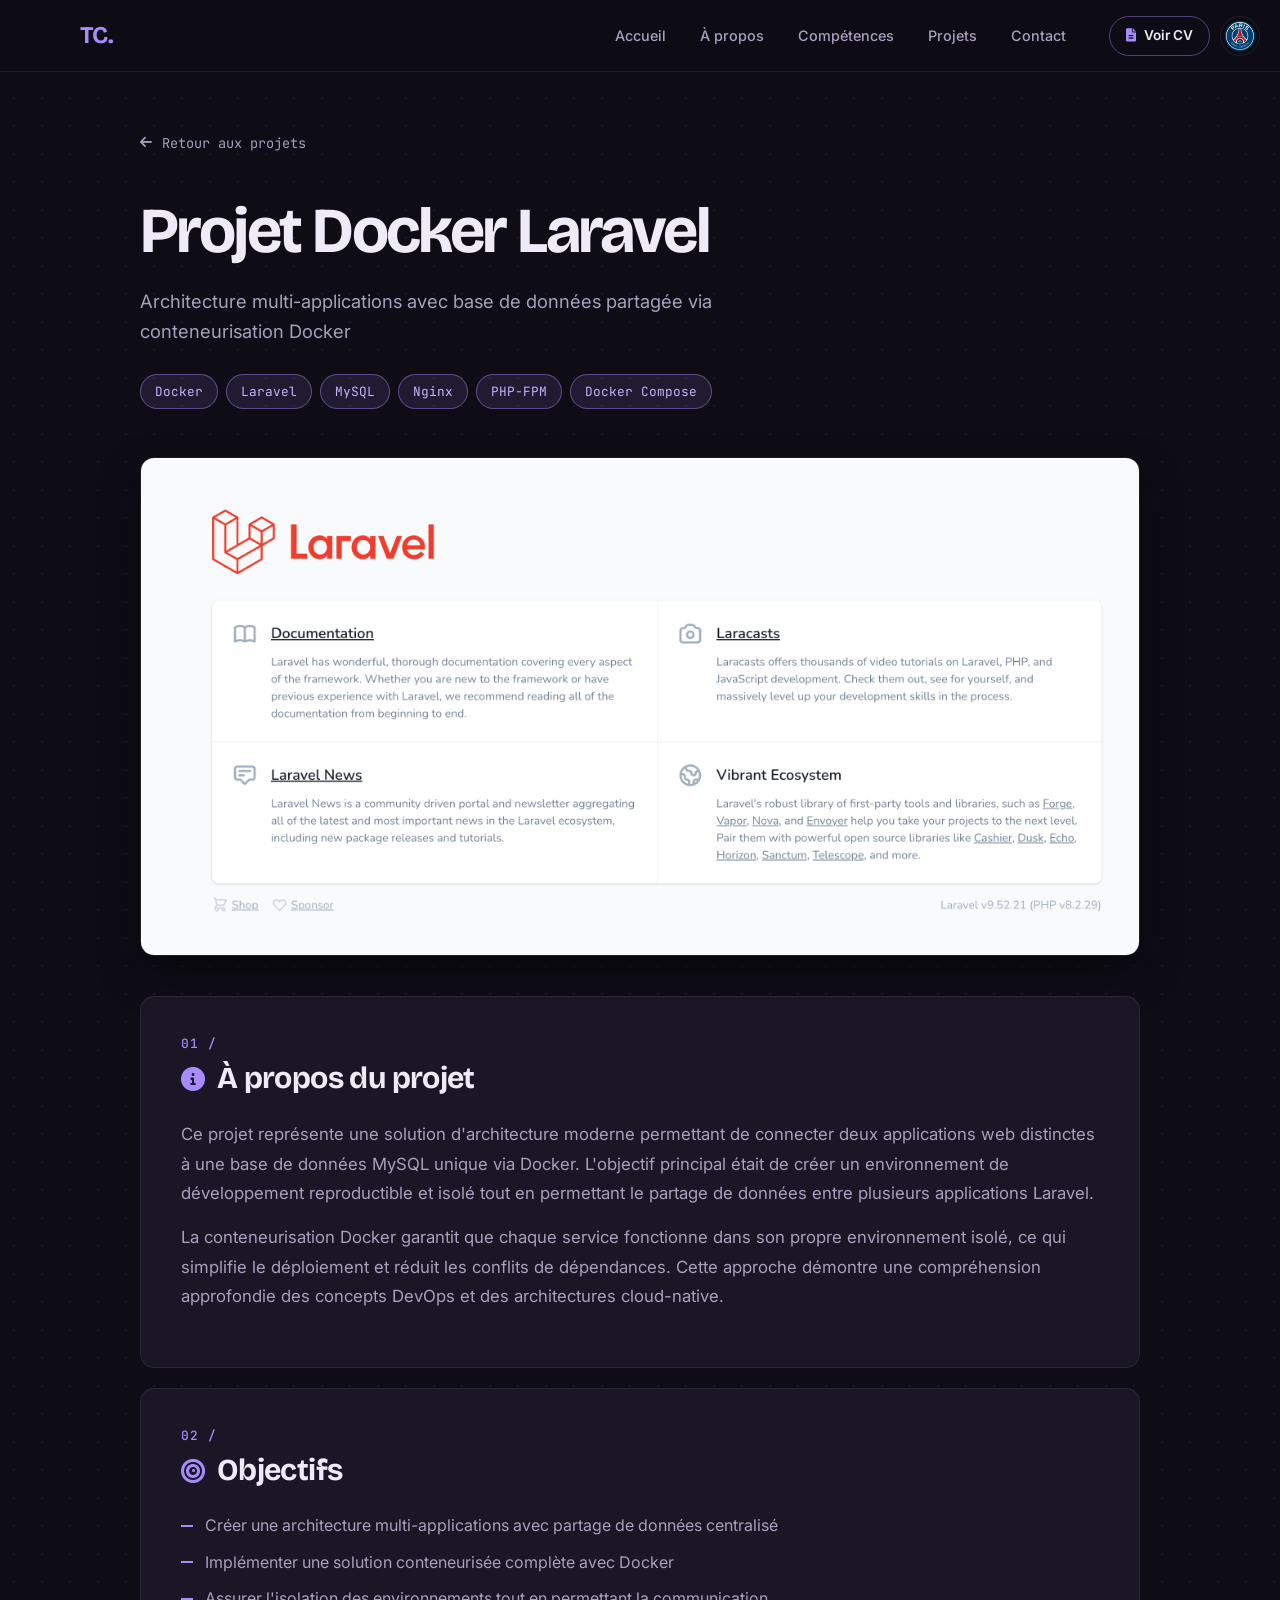
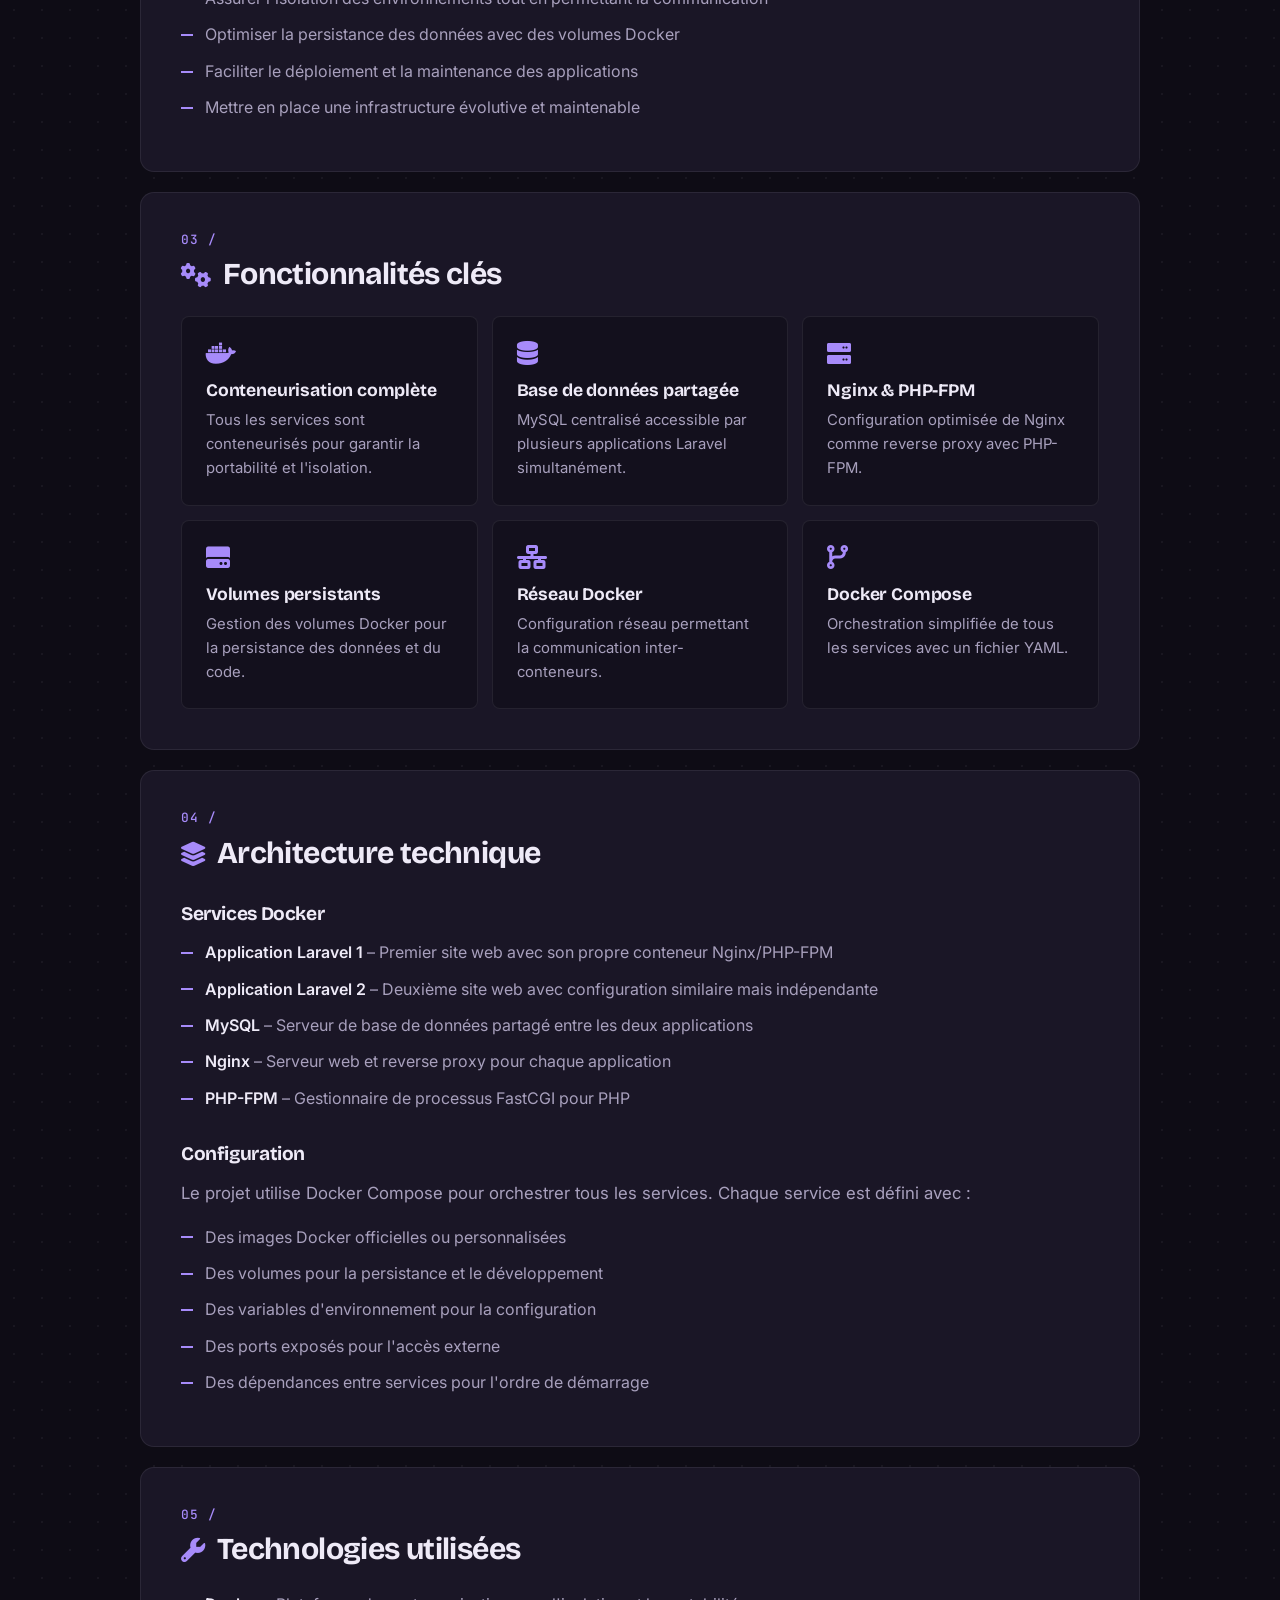
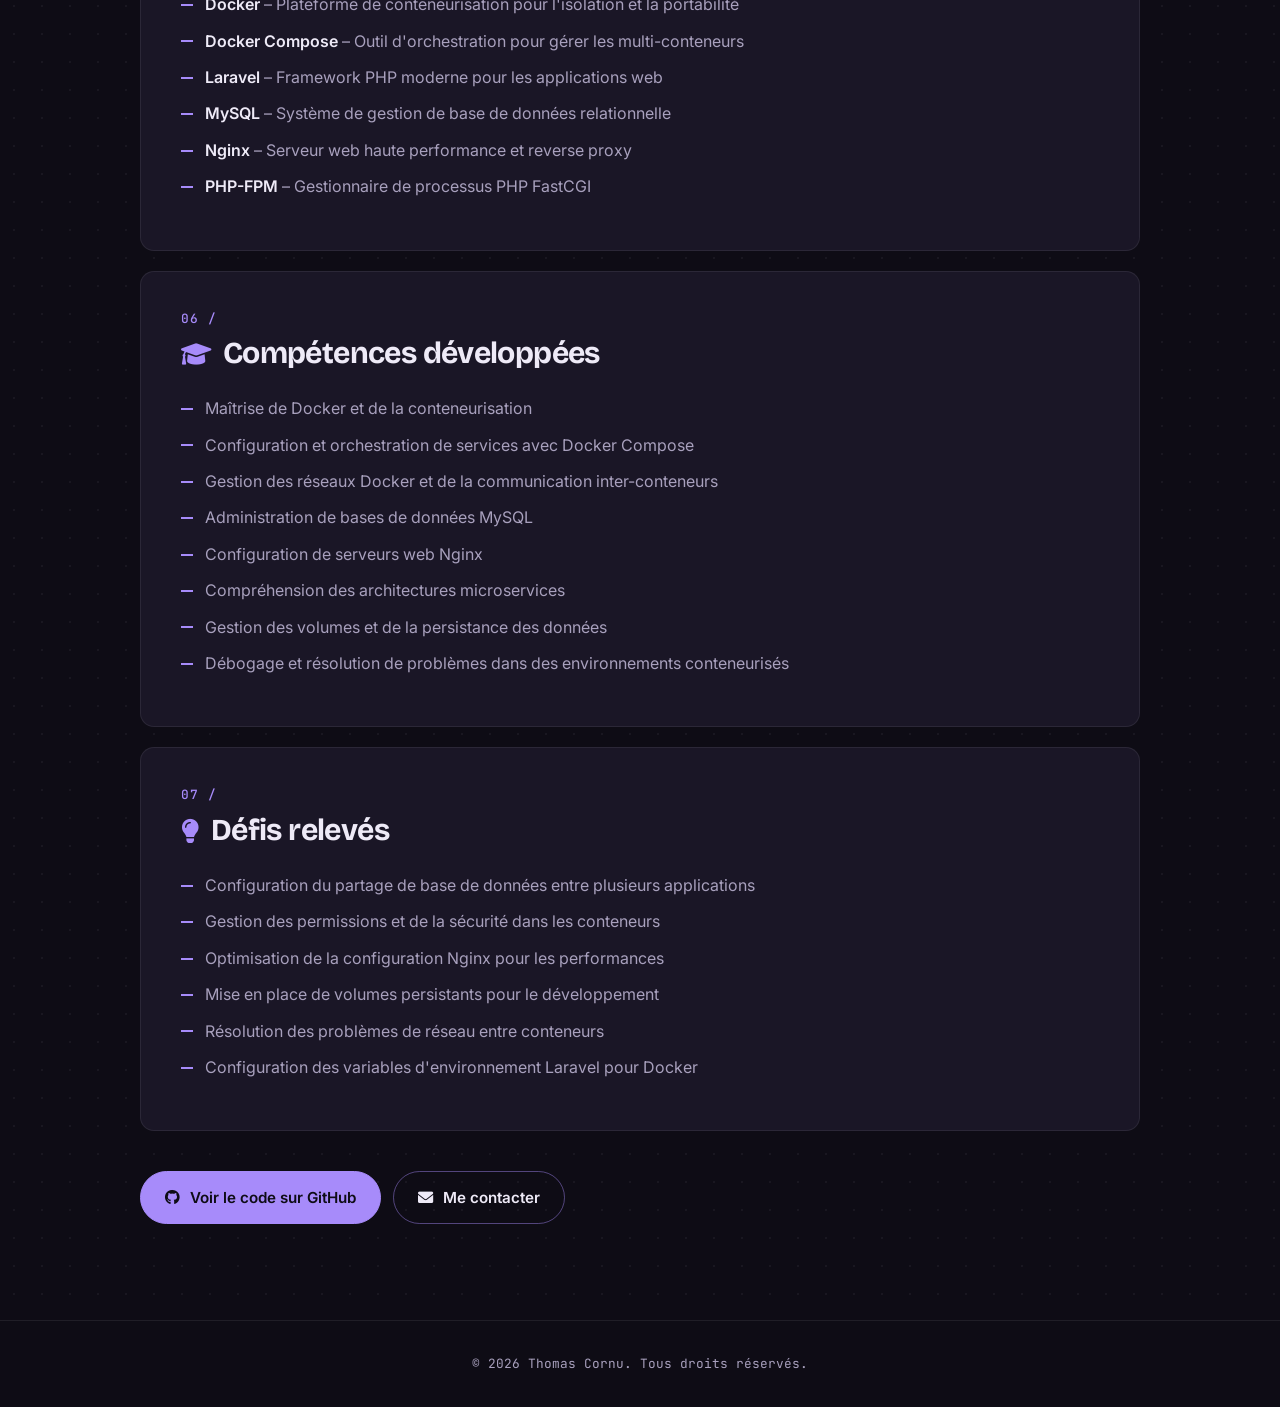
==== commit 46c95290: "ajout du cv et maj globale" ====
--- a/docker.html
+++ b/docker.html
@@ -12,6 +12,13 @@
       rel="stylesheet"
     />
     <link rel="stylesheet" href="https://cdnjs.cloudflare.com/ajax/libs/font-awesome/6.0.0/css/all.min.css">
+    <script>
+        // Applique le thème choisi avant l'affichage pour éviter un flash (sélecteur dans script.js)
+        try {
+            var theme = new URLSearchParams(location.search).get('theme') || localStorage.getItem('theme');
+            if (theme === 'psg') document.documentElement.dataset.theme = 'psg';
+        } catch (e) {}
+    </script>
 </head>
 <body>
 
@@ -24,10 +31,19 @@
             <li><a href="index.html#projects">Projets</a></li>
             <li><a href="index.html#contact">Contact</a></li>
         </ul>
-        <div class="burger">
-            <div class="line1"></div>
-            <div class="line2"></div>
-            <div class="line3"></div>
+        <div class="nav-actions">
+            <a class="cv-link" href="cv.html">
+                <i class="fas fa-file-lines" aria-hidden="true"></i>Voir CV
+            </a>
+            <button type="button" class="theme-toggle" aria-pressed="false" aria-label="Thème PSG" title="Passer au thème PSG">
+                <img class="theme-toggle__logo" src="images/psg-logo.svg" alt="" aria-hidden="true" />
+                <span class="theme-toggle__dot" aria-hidden="true"></span>
+            </button>
+            <div class="burger">
+                <div class="line1"></div>
+                <div class="line2"></div>
+                <div class="line3"></div>
+            </div>
         </div>
     </nav>
 
@@ -187,7 +203,7 @@
 
     <footer>
         <div class="footer-content">
-            <p>&copy; 2024 Thomas Cornu. Tous droits réservés.</p>
+            <p>&copy; 2026 Thomas Cornu. Tous droits réservés.</p>
         </div>
     </footer>
 
--- a/style.css
+++ b/style.css
@@ -1,4 +1,9 @@
-/* ==== DESIGN TOKENS ==== */
+/* ==== DESIGN TOKENS ====
+ * Deux thèmes :
+ * - violet (par défaut) : variables de :root ci-dessous
+ * - PSG : ajouter data-theme="psg" sur <html> (voir « THÈME PSG » juste après)
+ * Les règles du site n'utilisent que ces variables : un thème = un jeu de variables.
+ */
 :root {
     /* Couleurs : encre violette, violet en accent principal, touche citron rare */
     --bg: #0e0c15;
@@ -11,9 +16,19 @@
     --text-muted: #a8a0bd;
     --accent: #a78bfa;
     --accent-strong: #c4b5fd;
+    --accent-hover: #c4b5fd;
     --accent-soft: rgba(167, 139, 250, 0.12);
     --accent-2: #c8f169;
     --on-accent: #0e0c15;
+    --success: #c8f169;
+
+    /* Effets */
+    --dot-color: rgba(238, 234, 247, 0.05);
+    --nav-bg: rgba(14, 12, 21, 0.72);
+    --btn-shadow: rgba(167, 139, 250, 0.25);
+    --hero-glow: rgba(167, 139, 250, 0.22);
+    --highlight-gradient: linear-gradient(100deg, var(--accent-strong), var(--accent) 60%);
+    --progress-gradient: linear-gradient(90deg, var(--accent), var(--accent-2));
 
     /* Typographie */
     --font-display: 'Bricolage Grotesque', system-ui, sans-serif;
@@ -29,6 +44,37 @@
     --container: 1120px;
 }
 
+/* ==== THÈME PSG ====
+ * Bleu nuit, rouge en accent principal, blanc en touche rare,
+ * et une bande façon maillot dans le hero (voir « .hero::after » plus bas).
+ */
+:root[data-theme="psg"] {
+    --bg: #061226;
+    --bg-alt: #0a1931;
+    --surface: #0f2140;
+    --surface-hover: #142a50;
+    --border: rgba(255, 255, 255, 0.09);
+    --border-accent: rgba(218, 41, 28, 0.55);
+    --text: #f4f6fb;
+    --text-muted: #a3b1c7;
+    --accent: #da291c;
+    --accent-strong: #ff6b5e;
+    --accent-hover: #b81f14; /* plus sombre : le texte blanc reste lisible */
+    --accent-soft: rgba(218, 41, 28, 0.14);
+    --accent-2: #ffffff;
+    --on-accent: #ffffff;
+    --success: #4ade80;
+    --psg-blue: #004170;
+    --psg-blue-light: #1d5fa8;
+
+    --dot-color: rgba(255, 255, 255, 0.05);
+    --nav-bg: rgba(6, 18, 38, 0.78);
+    --btn-shadow: rgba(218, 41, 28, 0.3);
+    --hero-glow: rgba(29, 95, 168, 0.45);
+    --highlight-gradient: linear-gradient(100deg, #ffffff, var(--accent-strong) 55%, var(--accent));
+    --progress-gradient: linear-gradient(90deg, var(--psg-blue-light), #ffffff, var(--accent));
+}
+
 /* ==== BASE ==== */
 *,
 *::before,
@@ -50,10 +96,11 @@
     color: var(--text);
     background-color: var(--bg);
     /* Trame de points discrète */
-    background-image: radial-gradient(rgba(238, 234, 247, 0.05) 1px, transparent 1px);
+    background-image: radial-gradient(var(--dot-color) 1px, transparent 1px);
     background-size: 28px 28px;
     -webkit-font-smoothing: antialiased;
     counter-reset: section;
+    transition: background-color 0.3s ease, color 0.3s ease;
 }
 
 h1,
@@ -108,7 +155,9 @@
     justify-content: space-between;
     align-items: center;
     padding: 0 max(5%, calc((100% - var(--container)) / 2));
-    background: rgba(14, 12, 21, 0.72);
+    /* Place réservée au bloc « Voir CV » + thème calé au bord droit */
+    padding-right: max(200px, 5%, calc((100% - var(--container)) / 2));
+    background: var(--nav-bg);
     backdrop-filter: blur(14px);
     -webkit-backdrop-filter: blur(14px);
     border-bottom: 1px solid var(--border);
@@ -137,7 +186,8 @@
     transition: color 0.2s ease, background 0.2s ease;
 }
 
-.nav-links a:hover {
+.nav-links a:hover,
+.nav-links a.is-active {
     color: var(--text);
     background: var(--accent-soft);
 }
@@ -168,6 +218,97 @@
 
 .burger.toggle .line3 {
     transform: translateY(-8px) rotate(-45deg);
+}
+
+/* Actions à droite de la barre : « Voir CV », bouton de thème et burger (mobile).
+ * Sur ordinateur, le bloc est calé à 20px du bord droit de l'écran. */
+.nav-actions {
+    position: absolute;
+    top: 50%;
+    right: 20px;
+    transform: translateY(-50%);
+    display: flex;
+    align-items: center;
+    gap: 10px;
+}
+
+/* ==== LIEN « VOIR CV » ==== */
+.cv-link {
+    display: inline-flex;
+    align-items: center;
+    gap: 8px;
+    height: 40px;
+    padding: 0 16px;
+    border: 1px solid var(--border-accent);
+    border-radius: 999px;
+    font-size: 0.85rem;
+    font-weight: 600;
+    white-space: nowrap;
+    color: var(--text);
+    transition: background 0.2s ease, border-color 0.2s ease;
+}
+
+.cv-link i {
+    color: var(--accent);
+}
+
+.cv-link:hover {
+    background: var(--accent-soft);
+    border-color: var(--accent);
+}
+
+/* ==== BOUTON DE THÈME ====
+ * Rond discret calé au bord droit de l'écran (dans le flux à côté du burger sur mobile).
+ * En thème violet il montre le logo du PSG ; en thème PSG, une pastille violette pour revenir.
+ * Ces couleurs sont fixes : elles représentent un thème, pas le thème actif.
+ */
+.theme-toggle {
+    display: grid;
+    place-items: center;
+    width: 40px;
+    height: 40px;
+    padding: 0;
+    background: transparent;
+    border: 1px solid var(--border);
+    border-radius: 50%;
+    cursor: pointer;
+    transition: border-color 0.2s ease;
+}
+
+.theme-toggle:hover {
+    border-color: var(--border-accent);
+}
+
+.theme-toggle__logo,
+.theme-toggle__dot {
+    grid-area: 1 / 1;
+    transition: transform 0.25s var(--ease);
+}
+
+.theme-toggle__logo {
+    width: 30px;
+    height: 30px;
+}
+
+.theme-toggle__dot {
+    display: none;
+    width: 16px;
+    height: 16px;
+    border-radius: 50%;
+    background: #a78bfa;
+}
+
+.theme-toggle[aria-pressed="true"] .theme-toggle__logo {
+    display: none;
+}
+
+.theme-toggle[aria-pressed="true"] .theme-toggle__dot {
+    display: block;
+}
+
+.theme-toggle:hover .theme-toggle__logo,
+.theme-toggle:hover .theme-toggle__dot {
+    transform: scale(1.12);
 }
 
 @keyframes navLinkFade {
@@ -194,10 +335,10 @@
 }
 
 .btn:hover {
-    background: var(--accent-strong);
-    border-color: var(--accent-strong);
+    background: var(--accent-hover);
+    border-color: var(--accent-hover);
     transform: translateY(-2px);
-    box-shadow: 0 10px 24px rgba(167, 139, 250, 0.25);
+    box-shadow: 0 10px 24px var(--btn-shadow);
 }
 
 .btn-outline {
@@ -230,13 +371,33 @@
     right: -10%;
     width: min(720px, 90vw);
     aspect-ratio: 1;
-    background: radial-gradient(circle, rgba(167, 139, 250, 0.22), transparent 65%);
+    background: radial-gradient(circle, var(--hero-glow), transparent 65%);
     filter: blur(20px);
     pointer-events: none;
 }
 
+/* Thème PSG : bande verticale façon maillot, rouge bordé de blanc, sur fond bleu */
+[data-theme="psg"] .hero::after {
+    content: '';
+    position: absolute;
+    top: 0;
+    bottom: 0;
+    right: 14%;
+    width: 120px;
+    background: linear-gradient(90deg,
+        var(--psg-blue) 0 22%,
+        #ffffff 22% 26%,
+        var(--accent) 26% 74%,
+        #ffffff 74% 78%,
+        var(--psg-blue) 78% 100%);
+    opacity: 0.9;
+    transform: skewX(-8deg);
+    pointer-events: none;
+}
+
 .hero-content {
     position: relative;
+    z-index: 1; /* toujours devant la bande du maillot (thème PSG) */
     width: 100%;
     max-width: var(--container);
     margin: 0 auto;
@@ -252,7 +413,7 @@
 
 .highlight {
     display: inline-block;
-    background: linear-gradient(100deg, var(--accent-strong), var(--accent) 60%);
+    background: var(--highlight-gradient);
     -webkit-background-clip: text;
     background-clip: text;
     color: transparent;
@@ -332,7 +493,7 @@
 /* ==== À PROPOS ==== */
 .about-content {
     display: grid;
-    grid-template-columns: 1.3fr 0.9fr;
+    grid-template-columns: minmax(0, 1.3fr) minmax(0, 0.9fr);
     gap: 64px;
     align-items: start;
 }
@@ -351,7 +512,7 @@
 
 .about-tiles {
     display: grid;
-    grid-template-columns: repeat(2, 1fr);
+    grid-template-columns: repeat(2, minmax(0, 1fr));
     gap: 14px;
 }
 
@@ -401,51 +562,101 @@
     color: var(--on-accent);
 }
 
-/* ==== COMPÉTENCES ==== */
-.skills-grid {
+/* ==== COMPÉTENCES ====
+ * Panneaux par catégorie (.skill-group), compétences en étiquettes (.skill-card).
+ */
+.skills-categories {
     display: grid;
-    grid-template-columns: repeat(auto-fit, minmax(160px, 1fr));
-    gap: 14px;
-}
-
-.skill-card {
-    display: flex;
-    align-items: center;
-    gap: 14px;
-    padding: 20px 22px;
+    grid-template-columns: repeat(2, minmax(0, 1fr));
+    gap: 20px;
+}
+
+.skill-group {
+    padding: 28px;
     background: var(--surface);
     border: 1px solid var(--border);
     border-radius: var(--radius);
-    transition: border-color 0.3s ease, background 0.3s ease, transform 0.3s var(--ease);
+    transition: border-color 0.3s ease, transform 0.3s var(--ease);
+}
+
+.skill-group:hover {
+    border-color: var(--border-accent);
+}
+
+.skill-group__title {
+    margin-bottom: 18px;
+    font-family: var(--font-mono);
+    font-size: 0.8rem;
+    font-weight: 500;
+    letter-spacing: 0.08em;
+    text-transform: uppercase;
+    color: var(--accent);
+}
+
+.skill-list {
+    display: flex;
+    flex-wrap: wrap;
+    gap: 8px;
+}
+
+.skill-card {
+    display: inline-flex;
+    align-items: center;
+    gap: 9px;
+    padding: 8px 14px;
+    background: var(--bg-alt);
+    border: 1px solid var(--border);
+    border-radius: 999px;
+    font-size: 0.9rem;
+    font-weight: 500;
+    transition: border-color 0.2s ease, transform 0.2s var(--ease);
 }
 
 .skill-card:hover {
-    background: var(--surface-hover);
     border-color: var(--border-accent);
-    transform: translateY(-4px);
+    transform: translateY(-2px);
 }
 
 .skill-card i {
-    font-size: 1.6rem;
-    color: var(--text-muted);
-    transition: color 0.3s ease;
+    font-size: 1.05rem;
+    color: var(--text-muted);
+    transition: color 0.2s ease;
 }
 
 .skill-card:hover i {
     color: var(--accent);
 }
 
-.skill-card h3 {
-    font-family: var(--font-body);
-    font-size: 0.98rem;
-    font-weight: 600;
-    letter-spacing: 0;
+/* Plusieurs icônes pour une même compétence (ex. HTML / CSS) */
+.skill-icons {
+    display: inline-flex;
+    gap: 3px;
+}
+
+/* Pastille texte pour les technos sans icône Font Awesome (ex. TypeScript) */
+.skill-badge {
+    display: inline-grid;
+    place-items: center;
+    min-width: 1.1rem;
+    height: 1.1rem;
+    padding: 0 3px;
+    border-radius: 3px;
+    background: var(--text-muted);
+    color: var(--bg);
+    font-family: var(--font-mono);
+    font-size: 0.6rem;
+    font-weight: 500;
+    transition: background 0.2s ease;
+}
+
+.skill-card:hover .skill-badge {
+    background: var(--accent);
 }
 
 /* ==== PROJETS ==== */
 .projects-grid {
     display: grid;
-    grid-template-columns: repeat(auto-fit, minmax(300px, 1fr));
+    grid-template-columns: repeat(auto-fit, minmax(min(300px, 100%), 1fr));
     gap: 24px;
 }
 
@@ -586,7 +797,7 @@
 }
 
 .form-status.success {
-    color: var(--accent-2);
+    color: var(--success);
 }
 
 .form-status.error {
@@ -680,7 +891,7 @@
     z-index: 1001;
     width: 0%;
     height: 3px;
-    background: linear-gradient(90deg, var(--accent), var(--accent-2));
+    background: var(--progress-gradient);
     transition: width 0.1s linear;
 }
 
@@ -688,12 +899,76 @@
 .reveal {
     opacity: 0;
     translate: 0 24px;
-    transition: opacity 0.6s ease, translate 0.6s var(--ease), border-color 0.3s ease, background 0.3s ease, transform 0.3s var(--ease), box-shadow 0.3s ease;
+    /* Le délai (cascade) ne s'applique qu'à l'apparition, pas aux effets de survol */
+    transition:
+        opacity 0.6s ease var(--reveal-delay, 0s),
+        translate 0.6s var(--ease) var(--reveal-delay, 0s),
+        border-color 0.3s ease, background 0.3s ease, transform 0.3s var(--ease), box-shadow 0.3s ease;
 }
 
 .reveal.is-visible {
     opacity: 1;
     translate: 0 0;
+}
+
+/* ==== ANIMATION ENTRE LES SECTIONS (classes posées par script.js) ====
+ * À l'entrée d'une section : le numéro glisse, le titre monte, un trait d'accent se dessine.
+ */
+.section-title::after {
+    content: '';
+    display: block;
+    width: 56px;
+    height: 3px;
+    margin-top: 18px;
+    border-radius: 3px;
+    background: var(--accent);
+    transform-origin: left;
+}
+
+.section-animate .section-title {
+    opacity: 0;
+    translate: 0 32px;
+    transition: opacity 0.7s ease, translate 0.7s var(--ease);
+}
+
+.section-animate .section-title::before {
+    opacity: 0;
+    translate: -16px 0;
+    transition: opacity 0.6s ease 0.15s, translate 0.6s var(--ease) 0.15s;
+}
+
+.section-animate .section-title::after {
+    transform: scaleX(0);
+    transition: transform 0.8s var(--ease) 0.3s;
+}
+
+.section-animate.is-in-view .section-title,
+.section-animate.is-in-view .section-title::before {
+    opacity: 1;
+    translate: 0 0;
+}
+
+.section-animate.is-in-view .section-title::after {
+    transform: scaleX(1);
+}
+
+/* Hero : apparition au chargement (le sous-titre a déjà son effet machine à écrire) */
+@keyframes rise-in {
+    from { opacity: 0; translate: 0 28px; }
+    to { opacity: 1; translate: 0 0; }
+}
+
+.hero h1,
+.hero .btn {
+    animation: rise-in 0.9s var(--ease) both;
+}
+
+.hero .btn {
+    animation-delay: 0.5s;
+}
+
+.hero .btn + .btn {
+    animation-delay: 0.6s;
 }
 
 /* ==== PAGES PROJET ==== */
@@ -850,7 +1125,7 @@
 
 .features-grid {
     display: grid;
-    grid-template-columns: repeat(auto-fit, minmax(240px, 1fr));
+    grid-template-columns: repeat(auto-fit, minmax(min(240px, 100%), 1fr));
     gap: 14px;
     margin-top: 8px;
 }
@@ -890,7 +1165,7 @@
 /* Deux colonnes (page To-Do) */
 .split {
     display: grid;
-    grid-template-columns: 1fr 1fr;
+    grid-template-columns: repeat(2, minmax(0, 1fr));
     gap: 40px;
 }
 
@@ -904,7 +1179,7 @@
 }
 
 .stack-grid.two {
-    grid-template-columns: 1fr 1fr;
+    grid-template-columns: repeat(2, minmax(0, 1fr));
 }
 
 .stack-item {
@@ -984,6 +1259,51 @@
     flex-wrap: wrap;
     gap: 12px;
     margin-top: 40px;
+}
+
+/* ==== PAGE CV ====
+ * Le PDF est dessiné en <canvas class="cv-page"> par script.js : une « feuille » posée sur la page.
+ */
+.cv-actions {
+    justify-content: flex-start;
+    margin-top: 28px;
+}
+
+.cv-viewer {
+    max-width: 860px;
+    margin: 0 auto;
+}
+
+.cv-page {
+    display: block;
+    width: 100%;
+    height: auto;
+    background: #ffffff; /* couleur du papier, identique dans les deux thèmes */
+    border-radius: var(--radius-sm);
+    box-shadow: var(--shadow);
+}
+
+.cv-page + .cv-page {
+    margin-top: 24px;
+}
+
+.cv-viewer__status {
+    padding: 48px 24px;
+    text-align: center;
+    color: var(--text-muted);
+    background: var(--surface);
+    border: 1px dashed var(--border-accent);
+    border-radius: var(--radius);
+}
+
+.cv-viewer__status a {
+    color: var(--accent);
+    text-decoration: underline;
+}
+
+/* Bouton « Voir CV » sur la page du CV elle-même */
+.cv-link[aria-current="page"] {
+    background: var(--accent-soft);
 }
 
 /* ==== RESPONSIVE ==== */
@@ -1029,18 +1349,47 @@
         display: block;
     }
 
+    /* Sur mobile, les actions reprennent leur place dans le flux, à droite du logo */
+    .nav-actions {
+        position: static;
+        transform: none;
+    }
+
+    .navbar {
+        padding-right: 5%;
+    }
+
     .section {
         padding: 88px 5%;
+    }
+
+    .skills-categories {
+        grid-template-columns: minmax(0, 1fr);
+        gap: 14px;
+    }
+
+    .skill-group {
+        padding: 22px;
     }
 
     .about-content,
     .split,
     .stack-grid.two {
-        grid-template-columns: 1fr;
+        grid-template-columns: minmax(0, 1fr);
     }
 
     .about-content {
         gap: 40px;
+    }
+
+    /* Tuiles plus compactes : « TECHNOLOGIES » tient dans une demi-largeur dès 320px */
+    .stat-item {
+        padding: 16px;
+    }
+
+    .stat-label {
+        font-size: 0.68rem;
+        letter-spacing: 0.05em;
     }
 
     .project-section {
@@ -1050,6 +1399,13 @@
     .scroll-to-top {
         right: 18px;
         bottom: 18px;
+    }
+}
+
+/* Thème PSG : sous 1100px, le sous-titre du hero passerait sur la bande du maillot */
+@media (max-width: 1100px) {
+    [data-theme="psg"] .hero::after {
+        display: none;
     }
 }
 
